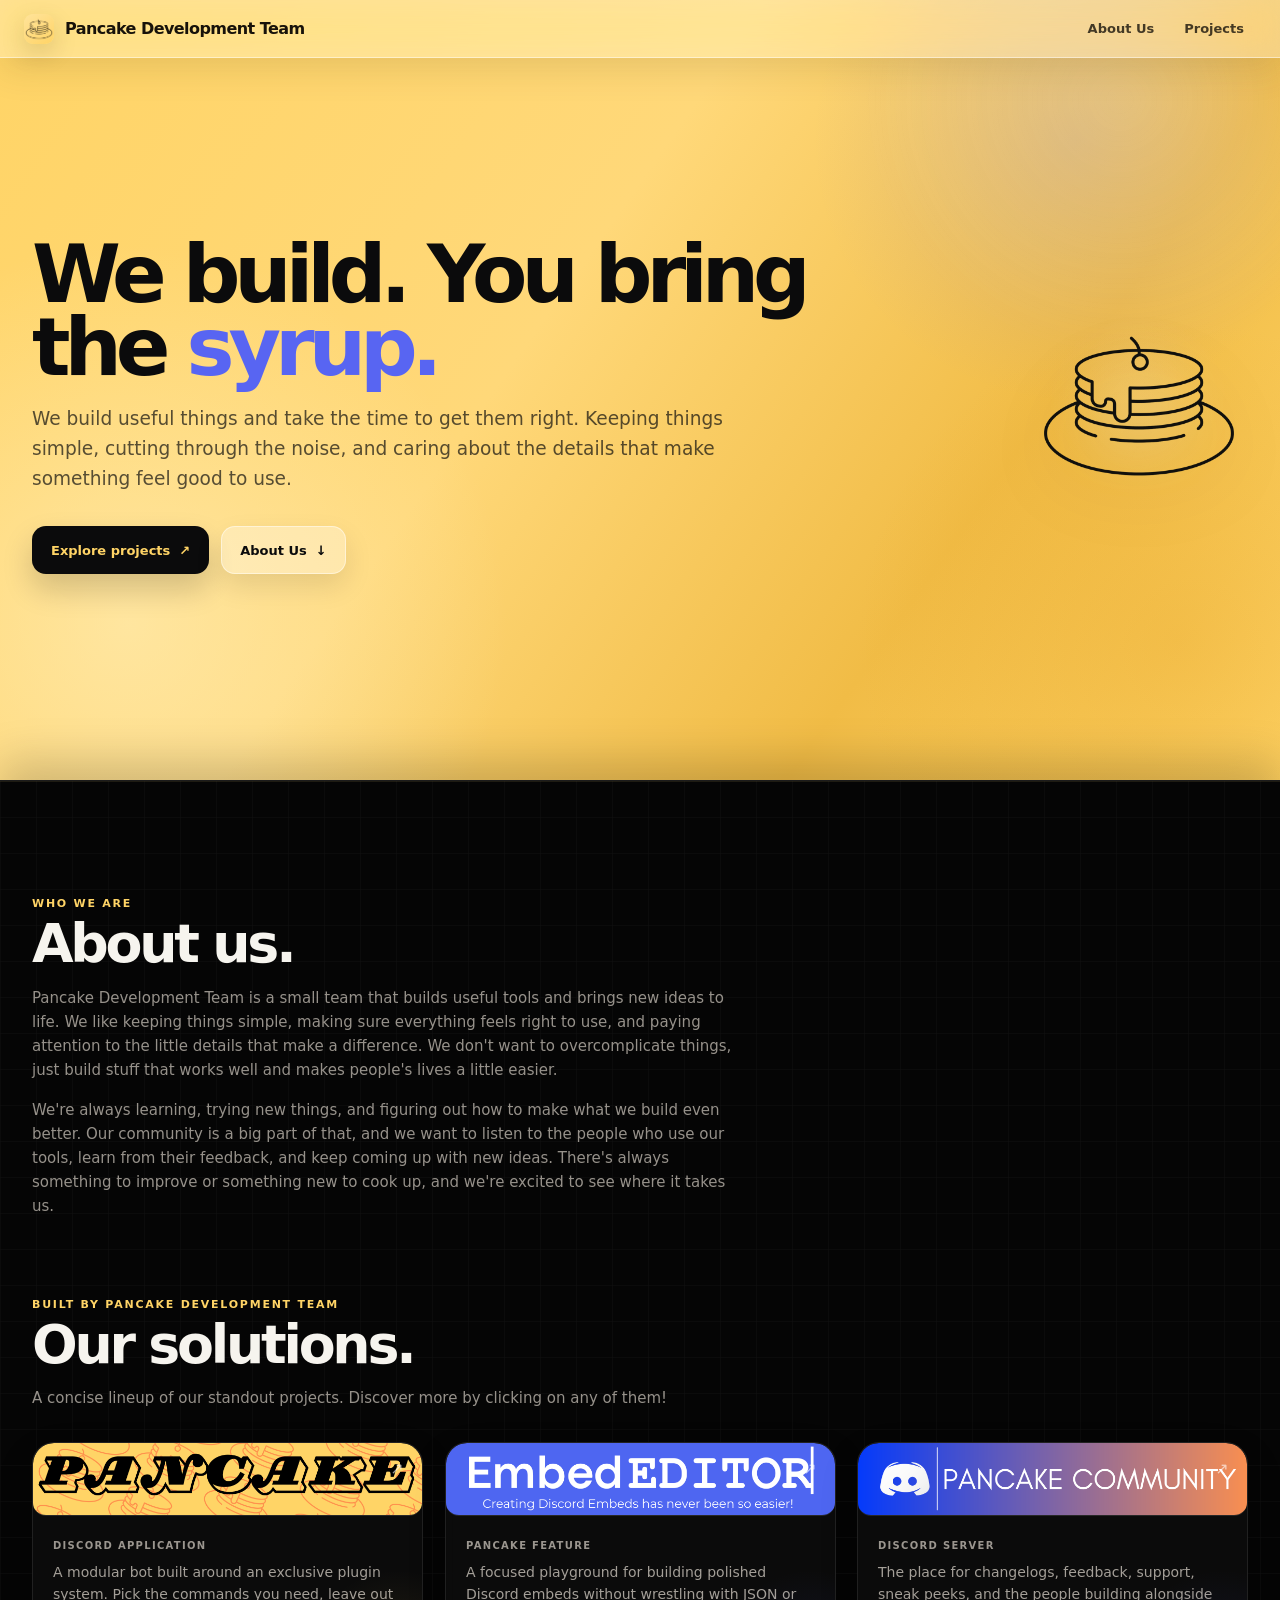
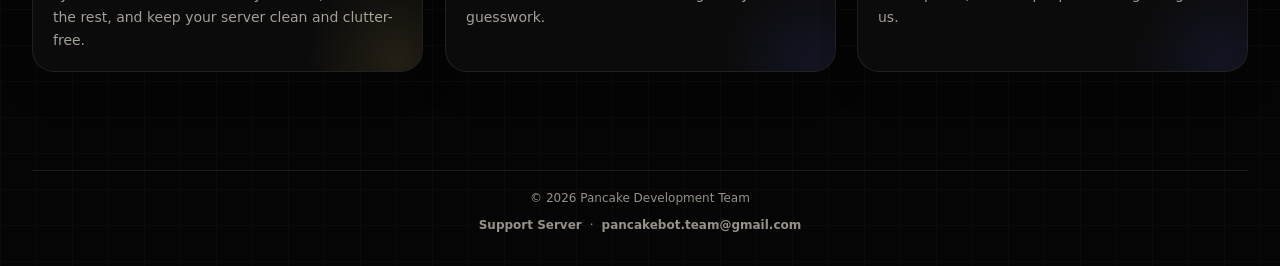
==== index.html @ af525d18 "pdt-1.0.8" ====
<!-- index.html -->

<!doctype html>
<html lang="en">
<head>
  <meta charset="utf-8" />
  <meta name="viewport" content="width=device-width, initial-scale=1" />
  <meta name="theme-color" content="#ffd466" />
  <link rel="icon" type="image/png" href="assets/favicon.png" />
  <link rel="alternate icon" href="assets/favicon.png" />
  <title>Pancake Development Team</title>
  <link rel="stylesheet" href="css/style.css" />
  <style>
    #about-us.section {
      padding-bottom: 24px;
    }

    #projects.section {
      padding-top: 24px;
    }

    .products .product-card {
      color: inherit;
      text-decoration: none;
    }

    .products .product-card:focus-visible {
      outline: 3px solid var(--gold);
      outline-offset: 4px;
    }
  </style>
</head>
<body>
  <main class="app-root" id="top">
    <div class="glow a"></div>
    <div class="glow b"></div>

    <div class="shell">
      <nav class="site-nav" aria-label="Primary navigation">
        <a class="brand" href="#top" aria-label="Pancake Development Team home">
          <span class="brand-mark" aria-hidden="true">
            <img src="assets/pancake_team_icon_01.png" alt="" />
          </span>
          <span class="brand-name">Pancake Development Team</span>
        </a>
        <div class="nav-links">
          <a href="#about-us">About Us</a>
          <a href="#projects">Projects</a>
        </div>
      </nav>

      <section class="hero" aria-labelledby="hero-title">
        <div class="hero-grid">
          <div>
            <h1 id="hero-title">We build. You bring the <span style="color:var(--discord)">syrup.</span></h1>
            <p class="hero-copy">We build useful things and take the time to get them right. Keeping things simple, cutting through the noise, and caring about the details that make something feel good to use.</p>
            <div class="hero-actions">
              <a class="btn btn-primary" href="#projects">Explore projects <span aria-hidden="true">↗</span></a>
              <a
                class="btn btn-secondary"
                href="#about-us"
                style="
                  color: var(--ink);
                  background: rgba(255, 255, 255, .30);
                  border-color: rgba(255, 255, 255, .48);
                  backdrop-filter: blur(16px) saturate(120%);
                  -webkit-backdrop-filter: blur(16px) saturate(120%);
                  box-shadow: 0 12px 28px rgba(0, 0, 0, .10);
                "
              >
                About Us <span aria-hidden="true">↓</span>
              </a>
            </div>
          </div>
          <div class="hero-icon" aria-label="Pancake Development Team icon">
            <img src="assets/pancake_team_hero_icon_01.png" alt="Pancake Development Team icon" />
          </div>
        </div>
      </section>
    </div>

    <div class="blueprint-zone" data-nav-theme="dark">
      <div class="shell">
        <section class="section" id="about-us" aria-labelledby="about-title">
          <div class="section-head">
            <div>
              <div class="kicker">Who we are</div>
              <h2 id="about-title">About us.</h2>
              <p class="section-intro">Pancake Development Team is a small team that builds useful tools and brings new ideas to life. We like keeping things simple, making sure everything feels right to use, and paying attention to the little details that make a difference. We don't want to overcomplicate things, just build stuff that works well and makes people's lives a little easier.</p>
              <p class="section-intro">We're always learning, trying new things, and figuring out how to make what we build even better. Our community is a big part of that, and we want to listen to the people who use our tools, learn from their feedback, and keep coming up with new ideas. There's always something to improve or something new to cook up, and we're excited to see where it takes us. </p>
            </div>
          </div>
        </section>

        <section class="section" id="projects" aria-labelledby="projects-title">
          <div class="section-head">
            <div>
              <div class="kicker">Built by Pancake Development Team</div>
              <h2 id="projects-title">Our solutions.</h2>
              <p class="section-intro">A concise lineup of our standout projects. Discover more by clicking on any of them!</p>
            </div>
          </div>

          <div class="products">
            <a class="product-card" style="--accent:#ffd466;--accent-secondary:#ff914d" href="pancake" data-product="Pancake Bot" aria-label="Pancake Bot">
              <div class="product-arrow" aria-hidden="true">↗</div>
              <div class="product-poster">
                <img src="assets/pancakebot_card_01.png" alt="Pancake Bot card preview" loading="lazy" decoding="async" onerror="this.hidden=true" />
                <span class="product-poster-fallback">Pancake Bot · card visual</span>
              </div>
              <span class="product-tag">Discord Application</span>
              <p>A modular bot built around an exclusive plugin system. Pick the commands you need, leave out the rest, and keep your server clean and clutter-free.</p>
            </a>

            <a class="product-card" style="--accent:#5865f2;--accent-secondary:#7289da" href="https://github.com/SuitedxD/pancake-embed-editor" target="_blank" rel="noopener noreferrer" data-product="Pancake Embed Editor" aria-label="Pancake Embed Editor">
              <div class="product-arrow" aria-hidden="true">↗</div>
              <div class="product-poster">
                <img src="assets/embededitor_card_01.png" alt="Pancake Embed Editor card preview" loading="lazy" decoding="async" onerror="this.hidden=true" />
                <span class="product-poster-fallback">Embed Editor · card visual</span>
              </div>
              <span class="product-tag">Pancake Feature</span>
              <p>A focused playground for building polished Discord embeds without wrestling with JSON or guesswork.</p>
            </a>

            <a class="product-card" style="--accent:#5865f2;--accent-secondary:#99aab5" href="https://discord.gg/SgXdeVaxuh" target="_blank" rel="noopener noreferrer" data-product="Discord Community Server" aria-label="Discord Community Server">
              <div class="product-arrow" aria-hidden="true">↗</div>
              <div class="product-poster">
                <img src="assets/discordserver_card_01.png" alt="Discord Community Server card preview" loading="lazy" decoding="async" onerror="this.hidden=true" />
                <span class="product-poster-fallback">Discord Server · card visual</span>
              </div>
              <span class="product-tag">Discord Server</span>
              <p>The place for changelogs, feedback, support, sneak peeks, and the people building alongside us.</p>
            </a>
          </div>
        </section>

        <footer aria-label="Pancake Development Team footer">
          <div class="footer-line">
            <span>© <span id="year"></span> Pancake Development Team</span>
            <div class="footer-contact" aria-label="Contact">
              <a href="https://discord.gg/V2psxDQdhZ" target="_blank" rel="noopener noreferrer" aria-label="Support Server">Support Server</a>
              <span aria-hidden="true">·</span>
              <a href="mailto:pancakebot.team@gmail.com" target="_blank" rel="noopener noreferrer">pancakebot.team@gmail.com</a>
            </div>
          </div>
        </footer>
      </div>
    </div>
  </main>

  <script src="js/main.js"></script>
</body>
</html>
---- css/style.css ----
/* css/style.css */

:root {
  color-scheme: dark;
  --gold: #ffd466;
  --gold-strong: #ffca41;
  --discord: #5865f2;
  --discord-soft: #8b93ff;
  --ink: #0b0b0c;
  --dark: #050505;
  --dark-2: #0a0a0b;
  --text: #f6f4ee;
  --muted: #96918a;
  --muted-light: #bdb8b0;
  --line: rgba(255, 255, 255, .09);
  --line-strong: rgba(255, 255, 255, .14);
  --glass-light: rgba(255, 255, 255, .30);
  --glass-border: rgba(255, 255, 255, .48);
  --shell: 1440px;
  --radius-xl: 30px;
  --radius-lg: 22px;
  --radius-md: 16px;
  --shadow: 0 26px 70px rgba(0, 0, 0, .25);
}

* { box-sizing: border-box; }
html {
  scroll-behavior: smooth;
  scroll-padding-top: 90px;
}
body {
  margin: 0;
  min-width: 320px;
  overflow-x: hidden;
  background: var(--dark);
  color: var(--text);
  font-family: Inter, ui-sans-serif, system-ui, -apple-system, BlinkMacSystemFont, "Segoe UI", sans-serif;
  -webkit-font-smoothing: antialiased;
  text-rendering: optimizeLegibility;
}

img { max-width: 100%; }
a, button { -webkit-tap-highlight-color: transparent; }

.app-root {
  position: relative;
  min-height: 100vh;
  overflow: hidden;
  background: var(--gold);
  border-radius: 0;
}

.shell {
  position: relative;
  width: min(var(--shell), calc(100% - 64px));
  margin: 0 auto;
}

.site-nav {
  position: fixed;
  inset: 0 0 auto;
  z-index: 50;
  display: flex;
  align-items: center;
  justify-content: space-between;
  min-height: 58px;
  padding: 10px max(24px, calc((100vw - var(--shell)) / 2));
  background: var(--glass-light);
  border-bottom: 1px solid var(--glass-border);
  box-shadow: 0 12px 34px rgba(77, 58, 16, .13);
  backdrop-filter: blur(16px) saturate(120%);
  -webkit-backdrop-filter: blur(16px) saturate(120%);
  transform: translate3d(0, 0, 0);
  transition: transform .42s cubic-bezier(.22, .7, .22, 1), opacity .28s ease, background .28s ease, color .28s ease;
  will-change: transform;
}

.site-nav.nav-hidden {
  transform: translate3d(0, -115%, 0);
  opacity: 0;
  pointer-events: none;
}

.site-nav.nav-on-dark {
  background: rgba(255, 255, 255, .09);
  border-bottom-color: rgba(255, 255, 255, .12);
  box-shadow: 0 12px 34px rgba(0, 0, 0, .22);
}

.brand {
  display: inline-flex;
  align-items: center;
  gap: 11px;
  min-width: 0;
  color: #17120a;
  text-decoration: none;
  font-weight: 850;
  letter-spacing: -.035em;
}

.brand-name {
  color: #17120a;
  white-space: nowrap;
}

.site-nav.nav-on-dark .brand,
.site-nav.nav-on-dark .brand-name { color: #fff; }

.brand-mark {
  width: 30px;
  height: 30px;
  flex: 0 0 30px;
  display: grid;
  place-items: center;
  overflow: hidden;
  border-radius: 9px;
  background: linear-gradient(145deg, #ffe39a, var(--gold));
  box-shadow: 0 9px 24px rgba(47, 33, 7, .15);
}

.brand-mark img {
  width: 100%;
  height: 100%;
  display: block;
  object-fit: contain;
}

.nav-links { display: flex; gap: 6px; }
.nav-links a {
  color: rgba(23, 18, 10, .80);
  text-decoration: none;
  font-size: 13px;
  font-weight: 750;
  padding: 10px 12px;
  border-radius: 12px;
  transition: color .2s ease, background .2s ease, transform .2s ease;
}

.site-nav.nav-on-dark .nav-links a { color: rgba(255, 255, 255, .84); }
.nav-links a:hover {
  color: #11100d;
  background: rgba(255, 255, 255, .34);
  transform: translateY(-1px);
}
.site-nav.nav-on-dark .nav-links a:hover {
  color: #fff;
  background: rgba(255,255,255,.10);
}

.hero {
  position: relative;
  isolation: isolate;
  width: 100vw;
  margin-left: calc(50% - 50vw);
  min-height: min(780px, 88vh);
  display: grid;
  align-items: center;
  overflow: hidden;
  padding: 148px 0 116px;
  background:
    radial-gradient(circle at 84% 18%, rgba(88,101,242,.17), transparent 21%),
    radial-gradient(circle at 10% 80%, rgba(255,247,211,.45), transparent 29%),
    radial-gradient(circle at 92% 82%, rgba(219,143,13,.22), transparent 24%),
    linear-gradient(125deg, #ffd466 0%, #ffd879 42%, #f1bc46 73%, #ffd466 100%);
}

.hero::before {
  content: "";
  position: absolute;
  width: 560px;
  height: 560px;
  top: -180px;
  right: -120px;
  border-radius: 50%;
  background: radial-gradient(circle, rgba(255,255,255,.20), transparent 65%);
  filter: blur(10px);
  opacity: .75;
  pointer-events: none;
  z-index: -1;
  animation: heroHalo 14s ease-in-out infinite alternate;
}

.hero-grid {
  width: min(var(--shell), calc(100% - 64px));
  margin: 0 auto;
  display: grid;
  grid-template-columns: minmax(0, 1.08fr) minmax(250px, .42fr);
  gap: clamp(46px, 7vw, 120px);
  align-items: center;
}

.hero-grid > div:first-child { animation: contentReveal .78s cubic-bezier(.2,.75,.25,1) .06s both; }

h1 {
  margin: 0 0 20px;
  max-width: 1040px;
  font-size: clamp(56px, 6.3vw, 112px);
  line-height: .91;
  letter-spacing: -.075em;
  color: var(--ink);
}

.hero-copy {
  max-width: 760px;
  margin: 0;
  font-size: clamp(17px, 1.45vw, 21px);
  line-height: 1.62;
  color: rgba(11, 11, 12, .69);
}

.hero-actions { display: flex; gap: 12px; flex-wrap: wrap; margin-top: 32px; }
.btn {
  display: inline-flex;
  align-items: center;
  justify-content: center;
  gap: 9px;
  min-height: 48px;
  padding: 0 18px;
  border-radius: 14px;
  border: 1px solid transparent;
  font-size: 13px;
  font-weight: 850;
  text-decoration: none;
  cursor: pointer;
  transition: transform .22s ease, box-shadow .22s ease, border-color .22s ease, background .22s ease;
}
.btn:hover { transform: translateY(-2px); }
.btn-primary {
  color: var(--gold);
  background: var(--ink);
  box-shadow: 0 15px 30px rgba(11,11,12,.18);
}
.btn-primary:hover { box-shadow: 0 19px 38px rgba(11,11,12,.24); }

.hero-icon {
  position: relative;
  justify-self: end;
  width: clamp(150px, 17vw, 270px);
  display: grid;
  place-items: center;
  animation: iconReveal .88s cubic-bezier(.2,.75,.25,1) .16s both;
}

.hero-icon::before {
  content: "";
  position: absolute;
  inset: 8%;
  border-radius: 50%;
  background: radial-gradient(circle, rgba(255,255,255,.34), transparent 62%);
  filter: blur(18px);
  opacity: .62;
  z-index: -1;
  animation: iconHalo 6.5s ease-in-out infinite;
}

.hero-icon img {
  display: block;
  width: 100%;
  height: auto;
  aspect-ratio: 1;
  object-fit: contain;
  filter: drop-shadow(0 24px 36px rgba(39,29,8,.16));
  animation: iconFloat 7s ease-in-out infinite;
  will-change: transform;
}

.blueprint-zone {
  position: relative;
  isolation: isolate;
  overflow: hidden;
  background: var(--dark);
  color: var(--text);
  border-top: 1px solid rgba(255,255,255,.09);
  box-shadow: 0 -18px 42px rgba(0,0,0,.18), inset 0 1px 0 rgba(255,212,102,.08);
}

.blueprint-zone::after {
  content: "";
  position: absolute;
  inset: 0;
  pointer-events: none;
  z-index: 0;
  opacity: .055;
  background-image:
    linear-gradient(rgba(255,255,255,.42) 1px, transparent 1px),
    linear-gradient(90deg, rgba(255,255,255,.42) 1px, transparent 1px);
  background-size: 36px 36px;
}

.blueprint-zone .shell,
.blueprint-zone section,
.blueprint-zone footer { position: relative; z-index: 1; }

.section { padding: 116px 0 98px; }
.section-head { display: block; margin-bottom: 32px; }
.kicker {
  color: var(--gold);
  font-size: 11px;
  font-weight: 900;
  text-transform: uppercase;
  letter-spacing: .16em;
}
h2 {
  margin: 8px 0 0;
  font-size: clamp(38px, 4.2vw, 64px);
  line-height: .96;
  letter-spacing: -.06em;
}
.section-intro {
  max-width: 700px;
  margin: 16px 0 0;
  color: var(--muted);
  line-height: 1.6;
  font-size: 15px;
}

.products {
  display: grid;
  grid-template-columns: repeat(3, minmax(0, 1fr));
  gap: 22px;
}

.product-card {
  position: relative;
  display: flex;
  flex-direction: column;
  min-width: 0;
  min-height: 0;
  padding: 20px;
  height: auto;
  overflow: hidden;
  border-radius: var(--radius-lg);
  border: 1px solid var(--line);
  background: rgba(15,15,15,.72);
  box-shadow: 0 16px 40px rgba(0,0,0,.12);
  backdrop-filter: blur(10px);
  -webkit-backdrop-filter: blur(10px);
  cursor: pointer;
  contain: layout paint;
  transition: transform .28s ease, border-color .28s ease, box-shadow .28s ease, background .28s ease;
}

.product-card::after {
  content: "";
  position: absolute;
  right: -70px;
  bottom: -85px;
  width: 190px;
  height: 190px;
  border-radius: 50%;
  background: radial-gradient(circle, var(--accent), transparent 68%);
  opacity: .10;
  transition: transform .42s ease, opacity .42s ease;
  pointer-events: none;
}

.product-card:hover {
  transform: translateY(-6px);
  border-color: rgba(255,255,255,.16);
  box-shadow: 0 24px 52px rgba(0,0,0,.20);
}
.product-card:hover::after { transform: scale(1.15); opacity: .17; }
.product-card.active { border-color: rgba(255,212,102,.42); }

.product-poster {
  position: relative;
  width: calc(100% + 40px);
  margin: -20px -20px 24px;
  overflow: hidden;
  border-bottom: 1px solid rgba(255,255,255,.09);
  border-radius: 21px 21px 13px 13px;
  background: rgba(255,255,255,.035);
  aspect-ratio: 3000 / 560;
}

.product-poster img {
  display: block;
  width: 100%;
  height: 100%;
  object-fit: cover;
  object-position: center;
}

.product-poster-fallback {
  display: none;
  align-items: center;
  justify-content: center;
  width: 100%;
  height: 100%;
  padding: 16px;
  color: var(--muted);
  font-size: 11px;
  font-weight: 850;
  letter-spacing: .10em;
  text-align: center;
  text-transform: uppercase;
}
.product-poster img[hidden] + .product-poster-fallback { display: flex; }

.product-tag {
  display: inline-block;
  margin-bottom: 10px;
  color: #9b968f;
  font-size: 10px;
  font-weight: 900;
  text-transform: uppercase;
  letter-spacing: .13em;
}

.product-card p {
  margin: 0;
  max-width: 520px;
  color: #a49f98;
  font-size: 14px;
  line-height: 1.62;
}

.product-arrow {
  position: absolute;
  top: 16px;
  right: 18px;
  z-index: 2;
  color: rgba(255,255,255,.60);
  transition: transform .25s ease, color .25s ease;
}
.product-card:hover .product-arrow { transform: translate(3px,-3px); color: #fff; }

footer { padding: 0 0 34px; }
.footer-line {
  display: grid;
  justify-items: center;
  gap: 13px;
  padding-top: 20px;
  border-top: 1px solid var(--line);
  color: var(--muted);
  font-size: 12px;
  text-align: center;
}
.footer-contact {
  display: flex;
  align-items: center;
  justify-content: center;
  gap: 8px;
  flex-wrap: wrap;
}
.footer-contact a {
  color: var(--muted);
  text-decoration: none;
  font-weight: 750;
  transition: color .22s ease;
}
.footer-contact a:hover { color: var(--gold); }

@keyframes heroHalo {
  from { transform: translate3d(-2%, 0, 0) scale(.98); }
  to { transform: translate3d(3%, 4%, 0) scale(1.04); }
}
@keyframes navReveal {
  from { opacity: 0; transform: translateY(-10px); }
  to { opacity: 1; transform: translateY(0); }
}
@keyframes contentReveal {
  from { opacity: 0; transform: translateY(18px); }
  to { opacity: 1; transform: translateY(0); }
}
@keyframes iconReveal {
  from { opacity: 0; transform: translateX(18px) scale(.96); }
  to { opacity: 1; transform: translateX(0) scale(1); }
}
@keyframes iconFloat {
  0%, 100% { transform: translateY(0) rotate(0deg); }
  50% { transform: translateY(-8px) rotate(1deg); }
}
@keyframes iconHalo {
  0%, 100% { transform: scale(.92); opacity: .45; }
  50% { transform: scale(1.08); opacity: .72; }
}

@media (max-width: 1200px) {
  .shell { width: min(1240px, calc(100% - 48px)); }
  .site-nav { padding-left: max(24px, calc((100vw - 1240px) / 2)); padding-right: max(24px, calc((100vw - 1240px) / 2)); }
  .hero-grid { width: min(1240px, calc(100% - 48px)); gap: 56px; }
  h1 { font-size: clamp(54px, 6.4vw, 92px); }
}

@media (max-width: 960px) {
  .hero { min-height: auto; padding: 132px 0 88px; }
  .hero-grid { grid-template-columns: minmax(0, 1fr) 170px; gap: 28px; }
  .hero-icon { justify-self: end; width: 170px; }
  .products { grid-template-columns: 1fr; gap: 18px; }
  .product-card { min-height: 0; }
  .section { padding-top: 102px; }
}

@media (max-width: 680px) {
  html { scroll-padding-top: 72px; }
  .shell { width: calc(100% - 30px); }
  .site-nav { min-height: 54px; padding: 9px 15px; gap: 8px; }
  .brand { flex: 0 1 auto; max-width: 58%; gap: 9px; font-size: 14px; }
  .brand-mark { width: 28px; height: 28px; flex: 0 0 28px; }
  .brand-name {
    max-width: clamp(72px, calc(100vw - 230px), 205px);
    overflow: hidden;
    text-overflow: ellipsis;
    white-space: nowrap;
  }
  .nav-links { flex: 0 0 auto; gap: 6px; }
  .nav-links a { padding: 9px 10px; font-size: 12px; white-space: nowrap; }
  .hero { padding-top: 110px; padding-bottom: 74px; }
  .hero-grid { grid-template-columns: minmax(0, 1fr) 92px; gap: 14px; width: calc(100% - 30px); }
  .hero-icon { width: 92px; }
  h1 { font-size: clamp(42px, 13vw, 68px); letter-spacing: -.07em; }
  .hero-copy { font-size: 15px; line-height: 1.56; }
  .hero-actions { margin-top: 25px; }
  .btn { width: 100%; }
  .blueprint-zone { box-shadow: 0 -12px 28px rgba(0,0,0,.18), inset 0 1px 0 rgba(255,212,102,.08); }
  .section { padding: 88px 0 72px; }
  h2 { font-size: clamp(34px, 10vw, 54px); }
  .section-intro { font-size: 14px; }
  .product-card { padding: 18px; }
  .product-poster { width: calc(100% + 36px); margin: -18px -18px 22px; border-radius: 17px 17px 12px 12px; }
}

@media (max-width: 480px) {
  .hero-grid { width: calc(100% - 24px); grid-template-columns: minmax(0, 1fr) 70px; gap: 10px; }
  .hero-icon { width: 70px; }
  .hero-copy { max-width: 100%; }
  .product-poster { margin-bottom: 20px; }
}

@media (prefers-reduced-motion: reduce) {
  html { scroll-behavior: auto; }
  *, *::before, *::after {
    animation-duration: .01ms !important;
    animation-iteration-count: 1 !important;
    transition-duration: .01ms !important;
  }
}

@font-face {
      font-family: "Magnifico";
      src: url("../assets/fonts/magnifico_nighttime_regular.otf") format("opentype");
      font-style: normal;
      font-weight: 400;
      font-display: swap;
    }

    .pancake-page {
      position: relative;
      min-height: 100vh;
      overflow: hidden;
      background: var(--dark);
    }

    .pancake-hero {
      position: relative;
      isolation: isolate;
      width: 100vw;
      min-height: max(720px, 100svh);
      margin-left: calc(50% - 50vw);
      display: grid;
      place-items: center;
      overflow: hidden;
      padding: 130px 24px 110px;
    }

    .pancake-video {
      position: absolute;
      inset: 0;

      width: 100%;
      height: 100%;
      min-width: 100%;
      min-height: 100%;

      object-fit: cover;
      object-position: center center;

      transform: scale(1.015);
      transform-origin: center center;

      z-index: -3;
      background: var(--dark);
    }

    .pancake-hero::before {
      content: "";
      position: absolute;
      inset: 0;
      z-index: -2;
      pointer-events: none;

      background:
        radial-gradient(
          circle at 50% 44%,
          rgba(255, 255, 255, .28) 0%,
          rgba(255, 255, 255, .17) 27%,
          rgba(255, 255, 255, .08) 58%,
          rgba(255, 255, 255, .04) 100%
        );

      backdrop-filter:
        blur(5px)
        saturate(125%)
        brightness(1.08);

      -webkit-backdrop-filter:
        blur(5px)
        saturate(125%)
        brightness(1.08);
    }

    .pancake-hero::after {
      content: "";
      position: absolute;
      inset: 0;
      z-index: -1;
      pointer-events: none;

      background:
        linear-gradient(
          180deg,
          rgba(255, 255, 255, .08) 0%,
          rgba(255, 255, 255, .025) 36%,
          rgba(0, 0, 0, .13) 100%
        );
    }

    .pancake-content {
      width: min(1180px, calc(100% - 48px));

      display: flex;
      flex-direction: column;
      align-items: center;
      justify-content: center;

      text-align: center;
    }

    .pancake-title {
      margin: 0;

      color: #000;
      font-family: "Magnifico", cursive;

      font-size: clamp(58px, 8vw, 108px);
      line-height: .92;

      font-weight: 400;
      letter-spacing: 0;

      text-transform: uppercase;
      text-align: center;

      text-shadow: none;
    }

    .pancake-subtitle {
      max-width: 680px;
      margin: 18px 0 0;

      color: #0b0b0c;
      opacity: 1;

      font-size: clamp(16px, 1.35vw, 20px);
      line-height: 1.45;

      font-weight: 750;
      letter-spacing: -.02em;
      text-align: center;
    }

    .pancake-actions {
      display: flex;
      flex-direction: column;
      align-items: center;

      gap: 12px;
      margin-top: 34px;
    }

    .pancake-actions .btn {
      width: auto;
    }

    .pancake-actions .btn-primary {
      color: var(--gold);
      background: var(--ink);
      border-color: transparent;

      box-shadow:
        0 15px 30px rgba(11, 11, 12, .18),
        0 6px 14px rgba(11, 11, 12, .10);
    }

    .pancake-actions .btn-secondary {
      color: var(--ink);
      background: rgba(255, 255, 255, .38);

      border-color: rgba(255, 255, 255, .56);

      backdrop-filter: blur(16px) saturate(120%);
      -webkit-backdrop-filter: blur(16px) saturate(120%);

      box-shadow: 0 12px 28px rgba(0, 0, 0, .10);
    }

    .pancake-actions .btn-secondary:hover {
      background: rgba(255, 255, 255, .50);
      border-color: rgba(255, 255, 255, .70);
    }

    .pancake-more {
      position: absolute;
      left: 50%;
      bottom: 38px;

      transform: translateX(-50%);

      color: rgba(255, 255, 255, .86);

      font-size: 11px;
      font-weight: 850;
      letter-spacing: .15em;

      text-transform: uppercase;
      text-decoration: none;

      transition:
        color .2s ease,
        transform .2s ease;

      white-space: nowrap;
    }

    .pancake-more:hover {
      color: #fff;
      transform: translateX(-50%) translateY(-2px);
    }

    .pancake-blueprint {
      position: relative;
      isolation: isolate;

      overflow: hidden;

      min-height: auto;
      padding: 92px 0 120px;

      background: var(--dark);
      color: var(--text);

      border-top: 0;
      box-shadow: none;
    }

    .pancake-blueprint::after {
      content: "";

      position: absolute;
      inset: 0;

      z-index: 0;
      pointer-events: none;

      opacity: .045;

      background-image:
        linear-gradient(
          rgba(255,255,255,.42) 1px,
          transparent 1px
        ),
        linear-gradient(
          90deg,
          rgba(255,255,255,.42) 1px,
          transparent 1px
        );

      background-size: 36px 36px;
    }

    .pancake-blueprint .shell {
      position: relative;
      z-index: 1;
    }

    .pancake-blueprint-content {
      width: min(1180px, calc(100% - 48px));

      margin: 0 auto;
    }

    .pancake-teaser {
      width: min(980px, 100%);

      margin: 0 auto;

      text-align: center;
    }

    .pancake-blueprint .kicker {
      color: var(--gold);
    }

    .pancake-teaser h3 {
      margin: 9px 0 0;

      font-size: clamp(32px, 4.3vw, 50px);
      line-height: .98;

      letter-spacing: -.055em;
    }

    .pancake-teaser > p {
      max-width: 680px;

      margin: 18px auto 0;

      color: var(--muted);

      line-height: 1.65;
      font-size: 15px;
    }

    .pancake-video-embed {
      position: relative;

      width: min(900px, 100%);

      aspect-ratio: 16 / 9;

      margin: 34px auto 0;

      overflow: hidden;
      box-sizing: border-box;

      border-radius: 24px;
      border: 1px solid rgba(255, 255, 255, .10);

      background: #000;

      box-shadow:
        0 28px 70px rgba(0, 0, 0, .30),
        0 10px 26px rgba(0, 0, 0, .16);
    }

    .pancake-video-embed iframe {
      position: absolute;
      inset: 0;

      display: block;

      width: 100%;
      height: 100%;

      border: 0;
    }

    .pancake-showcase {
      display: grid;

      grid-template-columns:
        minmax(0, 1fr)
        minmax(0, 1fr);

      align-items: center;

      gap: clamp(42px, 7vw, 110px);

      margin-top: clamp(110px, 12vw, 170px);
    }

    .pancake-showcase.reverse .pancake-showcase-visual {
      order: 2;
    }

    .pancake-showcase.reverse .pancake-showcase-copy {
      order: 1;
    }

    .pancake-showcase-copy {
      max-width: 550px;
    }

    .pancake-showcase-copy .kicker {
      margin-bottom: 10px;

      font-size: 11px;
      font-weight: 850;
      letter-spacing: .16em;

      text-transform: uppercase;
    }

    .pancake-showcase-copy h4 {
      margin: 0;

      font-size: clamp(34px, 4.6vw, 58px);
      line-height: .95;

      letter-spacing: -.06em;
    }

    .pancake-showcase-copy p {
      max-width: 520px;

      margin: 22px 0 0;

      color: var(--muted);

      font-size: 16px;
      line-height: 1.75;
    }

    .pancake-showcase-copy strong {
      color: var(--text);
      font-weight: 750;
    }

    .pancake-showcase-visual {
      position: relative;

      display: flex;
      align-items: center;
      justify-content: center;

      min-height: 430px;

      padding: 0;

      border-radius: 32px;
      overflow: hidden;

      background:
        radial-gradient(
          circle at 50% 35%,
          rgba(255, 212, 102, .12),
          rgba(255, 212, 102, 0) 55%
        ),
        rgba(255, 255, 255, .025);

      border: 1px solid rgba(255, 255, 255, .08);

      box-shadow:
        inset 0 1px 0 rgba(255, 255, 255, .05),
        0 24px 60px rgba(0, 0, 0, .16);
    }

    .pancake-showcase-visual::before {
      content: "";

      position: absolute;
      inset: 0;

      pointer-events: none;
      z-index: 1;

      background:
        linear-gradient(
          135deg,
          rgba(255, 255, 255, .08),
          transparent 35%,
          transparent 70%,
          rgba(255, 212, 102, .05)
        );
    }

    .pancake-feature-image {
      position: relative;
      z-index: 2;

      display: block;

      max-width: 100%;
      height: auto;

      border-radius: 22px;

      object-fit: contain;

      box-shadow:
        0 28px 55px rgba(0, 0, 0, .20),
        0 0 0 1px rgba(255,255,255,.05);
    }

    .pancake-feature-image--square {
      width: min(430px, 86%);
      aspect-ratio: 1 / 1;

      object-fit: cover;
    }

    .pancake-showcase.github-showcase {
      display: flex;
      flex-direction: column;

      width: min(1040px, 100%);

      margin-left: auto;
      margin-right: auto;

      gap: 42px;

      text-align: center;
    }

    .pancake-showcase.github-showcase
    .pancake-showcase-copy {
      width: min(760px, 100%);
      max-width: 760px;

      margin-left: auto;
      margin-right: auto;
    }

    .pancake-showcase.github-showcase
    .pancake-showcase-copy p {
      margin-left: auto;
      margin-right: auto;
    }

    .pancake-showcase.github-showcase
    .pancake-showcase-visual {
      width: min(920px, 100%);

      min-height: 0;

      margin-left: auto;
      margin-right: auto;

      aspect-ratio: 3000 / 1250;
    }

    .pancake-feature-image--github {
      width: 100%;
      height: 100%;

      border-radius: 22px;

      object-fit: cover;
    }

    .github-actions {
      display: flex;
      justify-content: center;

      margin-top: 28px;
    }

    .discord-join-actions {
      display: flex;
      justify-content: center;
      margin-top: -14px;
    }

    .pancake-documentation {
      position: relative;
      isolation: isolate;
      display: flex;
      align-items: center;
      justify-content: space-between;
      gap: 28px;
      width: min(900px, 100%);
      margin: clamp(42px, 6vw, 76px) auto 0;
      padding: clamp(24px, 4vw, 38px);
      overflow: hidden;
      border: 1px solid rgba(255, 255, 255, .09);
      border-radius: 28px;
      background:
        radial-gradient(circle at 8% 0%, rgba(255, 212, 102, .13), transparent 42%),
        linear-gradient(145deg, rgba(255, 255, 255, .065), rgba(255, 255, 255, .018));
      box-shadow: 0 24px 55px rgba(0, 0, 0, .16), inset 0 1px 0 rgba(255, 255, 255, .05);
    }

    .pancake-documentation-copy {
      min-width: 0;
    }

    .pancake-documentation .kicker {
      margin-bottom: 10px;
      font-size: 10px;
      font-weight: 850;
      letter-spacing: .16em;
      text-transform: uppercase;
    }

    .pancake-documentation h4 {
      margin: 0;
      color: var(--text);
      font-size: clamp(23px, 3vw, 34px);
      line-height: 1.08;
      letter-spacing: -.045em;
    }

    .pancake-documentation p {
      max-width: 540px;
      margin: 12px 0 0;
      color: var(--muted);
      font-size: 14px;
      line-height: 1.65;
    }

    .pancake-documentation-button {
      flex: 0 0 auto;
      white-space: nowrap;
    }

    .pancake-final-cta {
      position: relative;
      isolation: isolate;
      display: flex;
      flex-direction: column;
      align-items: center;
      width: min(1040px, 100%);
      margin: clamp(100px, 12vw, 160px) auto 8px;
      padding: clamp(44px, 7vw, 82px) clamp(22px, 6vw, 76px);
      overflow: hidden;
      text-align: center;
      border: 1px solid rgba(255, 255, 255, .10);
      border-radius: 34px;
      background:
        radial-gradient(ellipse at 50% -10%, rgba(255, 212, 102, .19), transparent 58%),
        linear-gradient(145deg, rgba(255, 255, 255, .065), rgba(255, 255, 255, .018));
      box-shadow: 0 30px 75px rgba(0, 0, 0, .22), inset 0 1px 0 rgba(255, 255, 255, .06);
    }

    .pancake-final-cta::before {
      content: "";
      position: absolute;
      inset: 0;
      z-index: -1;
      pointer-events: none;
      opacity: .035;
      background-image:
        linear-gradient(rgba(255, 255, 255, .5) 1px, transparent 1px),
        linear-gradient(90deg, rgba(255, 255, 255, .5) 1px, transparent 1px);
      background-size: 34px 34px;
      mask-image: linear-gradient(to bottom, black, transparent 90%);
    }

    .pancake-final-cta .kicker {
      color: var(--gold);
      font-size: 10px;
      font-weight: 850;
      letter-spacing: .19em;
      text-transform: uppercase;
    }

    .pancake-final-cta h2 {
      margin: 16px 0 0;
      color: var(--text);
      font-size: clamp(39px, 6.5vw, 72px);
      line-height: .96;
      letter-spacing: -.065em;
      text-wrap: balance;
    }

    .pancake-final-cta > p {
      max-width: 560px;
      margin: 20px auto 0;
      color: var(--muted);
      font-size: clamp(14px, 1.5vw, 16px);
      line-height: 1.75;
    }

    .pancake-final-cta-actions {
      display: flex;
      justify-content: center;
      width: 100%;
      margin-top: 32px;
    }

    .pancake-final-cta .btn-primary {
      display: inline-flex;
      align-items: center;
      justify-content: center;
      gap: 14px;
      min-width: 260px;
      min-height: 64px;
      padding: 18px 34px;
      border-radius: 16px;
      font-size: 16px;
      font-weight: 850;
      box-shadow: 0 18px 38px rgba(0, 0, 0, .24), 0 0 0 1px rgba(255, 212, 102, .12);
      transition: transform .2s ease, box-shadow .2s ease, background .2s ease;
    }

    .pancake-final-cta .btn-primary:hover {
      transform: translateY(-3px);
      box-shadow: 0 23px 44px rgba(0, 0, 0, .29), 0 0 0 1px rgba(255, 212, 102, .2);
    }

    @media (max-width: 960px) {

      .pancake-showcase {
        grid-template-columns: 1fr;

        gap: 46px;

        margin-top: 100px;
      }

      .pancake-showcase.reverse
      .pancake-showcase-visual,
      .pancake-showcase.reverse
      .pancake-showcase-copy {
        order: initial;
      }

      .pancake-showcase-copy {
        max-width: 720px;

        margin: 0 auto;

        text-align: center;
      }

      .pancake-showcase-copy p {
        margin-left: auto;
        margin-right: auto;
      }

      .pancake-showcase-visual {
        min-height: 390px;
      }

      .pancake-showcase.github-showcase {
        gap: 38px;
      }
    }

    @media (max-width: 680px) {

      .pancake-hero {
        min-height: 100svh;

        padding: 110px 15px 92px;
      }

      .pancake-content {
        width: calc(100% - 12px);
      }

      .pancake-title {
        font-size: clamp(56px, 12vw, 88px);
      }

      .pancake-subtitle {
        max-width: 340px;

        margin-top: 14px;

        font-size: 15px;
        line-height: 1.5;
      }

      .pancake-actions {
        width: min(100%, 360px);

        margin-top: 28px;
      }

      .pancake-actions .btn {
        width: 100%;
      }

      .pancake-more {
        bottom: 26px;

        font-size: 10px;
        letter-spacing: .12em;
      }

      .pancake-blueprint {
        padding: 72px 0 85px;
      }

      .pancake-blueprint-content {
        width: calc(100% - 30px);
      }

      .pancake-teaser h3 {
        font-size: clamp(30px, 9vw, 42px);
      }

      .pancake-teaser > p {
        max-width: 92%;

        font-size: 14px;
      }

      .pancake-video-embed {
        margin-top: 26px;

        border-radius: 18px;
      }

      .pancake-documentation {
        flex-direction: column;
        align-items: stretch;
        gap: 22px;
        margin-top: 44px;
        padding: 25px 22px;
        border-radius: 23px;
      }

      .pancake-documentation h4 {
        font-size: clamp(24px, 7vw, 32px);
      }

      .pancake-documentation p {
        font-size: 13px;
      }

      .pancake-documentation-button {
        width: 100%;
        justify-content: center;
      }

      .pancake-final-cta {
        margin-top: 86px;
        padding: 42px 22px;
        border-radius: 26px;
      }

      .pancake-final-cta h2 {
        font-size: clamp(37px, 10vw, 48px);
      }

      .pancake-final-cta > p {
        font-size: 14px;
      }

      .pancake-final-cta-actions {
        margin-top: 26px;
      }

      .pancake-final-cta .btn-primary {
        width: 100%;
        min-width: 0;
        min-height: 60px;
        padding: 17px 22px;
        font-size: 15px;
      }

      .pancake-showcase {
        margin-top: 84px;

        gap: 34px;
      }

      .pancake-showcase-copy h4 {
        font-size: clamp(34px, 10vw, 48px);
      }

      .pancake-showcase-copy p {
        margin-top: 17px;

        font-size: 14px;
        line-height: 1.7;
      }

      .pancake-showcase-visual {
        min-height: 0;

        padding: 0;

        border-radius: 24px;
      }

      .pancake-feature-image--square {
        width: 86%;

        border-radius: 18px;
      }

      .pancake-showcase.github-showcase {
        width: 100%;

        gap: 30px;
      }

      .pancake-showcase.github-showcase
      .pancake-showcase-visual {
        width: 100%;

        aspect-ratio: 16 / 9;

        border-radius: 24px;
      }

      .pancake-feature-image--github {
        border-radius: 18px;
      }

      .github-actions {
        margin-top: 24px;
      }
    }

    @media (max-width: 420px) {

      .pancake-hero {
        padding-left: 12px;
        padding-right: 12px;
      }

      .pancake-title {
        font-size: 12vw;
      }

      .pancake-blueprint-content {
        width: calc(100% - 22px);
      }

      .pancake-showcase-visual {
        min-height: 0;
      }

      .pancake-feature-image--square {
        width: 90%;
      }

      .pancake-showcase.github-showcase
      .pancake-showcase-visual {
        aspect-ratio: 3000 / 1250;
      }
    }

    @media (min-width: 1600px) {

      .pancake-content {
        width: min(1280px, calc(100% - 100px));
      }

      .pancake-blueprint-content {
        width: min(1280px, calc(100% - 100px));
      }

      .pancake-hero {
        padding-top: 150px;
        padding-bottom: 130px;
      }
    }

    @media (prefers-reduced-motion: reduce) {

      html {
        scroll-behavior: auto;
      }

      .pancake-video {
        display: none;
      }
    }


/* ================================
   PANCAKE — SUBTLE ANIMATIONS
   ================================ */

@media (prefers-reduced-motion: no-preference) {

  /* Smooth navigation */
  html {
    scroll-behavior: smooth;
  }

  /* Hero entrance */
  .pancake-hero .pancake-content {
    animation: pancakeFadeUp 0.75s cubic-bezier(0.22, 1, 0.36, 1) both;
  }

  /* Scroll reveal for page sections */
  .pancake-page .reveal-on-scroll {
    opacity: 0;
    transform: translateY(18px);
    transition:
      opacity 0.65s ease,
      transform 0.65s cubic-bezier(0.22, 1, 0.36, 1);
  }

  .pancake-page .reveal-on-scroll.is-visible {
    opacity: 1;
    transform: translateY(0);
  }

  /* Buttons: subtle lift on hover */
  .pancake-page .btn {
    transition:
      transform 0.22s ease,
      filter 0.22s ease,
      box-shadow 0.22s ease;
  }

  .pancake-page .btn:hover {
    transform: translateY(-2px);
    filter: brightness(1.04);
  }

  .pancake-page .btn:active {
    transform: translateY(0);
  }

  /* Navigation and footer links */
  .pancake-page .footer-contact a {
    transition:
      color 0.2s ease,
      opacity 0.2s ease;
  }

  .pancake-page .footer-contact a:hover {
    opacity: 0.75;
  }

  /* Feature images: minimal zoom */
  .pancake-page .pancake-feature-image {
    transition: transform 0.45s cubic-bezier(0.22, 1, 0.36, 1);
  }

  .pancake-page .pancake-showcase:hover .pancake-feature-image {
    transform: scale(1.025);
  }
}

/* Shared entrance animation */
@keyframes pancakeFadeUp {
  from {
    opacity: 0;
    transform: translateY(14px);
  }

  to {
    opacity: 1;
    transform: translateY(0);
  }
}

/* =========================================
   PANCAKE — RESPONSIVE ADJUSTMENTS
   ========================================= */

/* Tablets and smaller laptops */
@media (max-width: 960px) {

  .pancake-page,
  .pancake-page * {
    min-width: 0;
  }

  .pancake-page .pancake-hero {
    width: 100%;
    margin-left: 0;
    min-height: 100vh;
    min-height: 100svh;
    padding: 110px 24px 85px;
  }

  .pancake-page .pancake-content {
    width: 100%;
    max-width: 760px;
  }

  .pancake-page .pancake-title {
    font-size: clamp(52px, 12vw, 88px);
    overflow-wrap: break-word;
  }

  .pancake-page .pancake-subtitle {
    max-width: 100%;
  }

  .pancake-page .pancake-blueprint {
    padding: 72px 0 90px;
  }

  .pancake-page .pancake-blueprint > .shell {
    width: calc(100% - 40px);
  }

  .pancake-page .pancake-blueprint-content {
    width: 100%;
  }

  .pancake-page .pancake-showcase {
    grid-template-columns: minmax(0, 1fr);
    gap: 36px;
    margin-top: 90px;
  }

  .pancake-page .pancake-showcase.reverse .pancake-showcase-visual,
  .pancake-page .pancake-showcase.reverse .pancake-showcase-copy {
    order: initial;
  }

  .pancake-page .pancake-showcase-copy {
    width: 100%;
    max-width: 720px;
    margin-inline: auto;
    text-align: center;
  }

  .pancake-page .pancake-showcase-copy p {
    margin-left: auto;
    margin-right: auto;
  }

  .pancake-page .pancake-showcase-visual {
    width: 100%;
    min-height: clamp(260px, 42vw, 390px);
  }

  .pancake-page .pancake-feature-image--square {
    width: min(86%, 430px);
  }

  .pancake-page .pancake-documentation {
    gap: 22px;
  }

  .pancake-page .pancake-final-cta {
    width: 100%;
  }

  .pancake-page .pancake-video-embed {
    width: 100%;
  }
}

/* Mobile devices */
@media (max-width: 680px) {

  html {
    scroll-padding-top: 70px;
  }

  .pancake-page .shell {
    width: calc(100% - 30px);
  }

  /* Hero */
  .pancake-page .pancake-hero {
    min-height: 100vh;
    min-height: 100svh;
    padding: 100px 12px 75px;
  }

  .pancake-page .pancake-video {
    object-position: center;
  }

  .pancake-page .pancake-content {
    width: 100%;
  }

  .pancake-page .pancake-title {
    font-size: clamp(48px, 12vw, 82px);
    line-height: 1;
  }

  .pancake-page .pancake-subtitle {
    max-width: 340px;
    margin-top: 14px;
    font-size: 15px;
    line-height: 1.5;
    overflow-wrap: anywhere;
  }

  .pancake-page .pancake-actions {
    width: min(100%, 340px);
    margin-top: 26px;
    gap: 11px;
  }

  .pancake-page .pancake-actions .btn {
    width: 100%;
    max-width: 100%;
    min-height: 48px;
    padding: 12px 16px;
    white-space: normal;
    text-align: center;
  }

  /* Content section */
  .pancake-page .pancake-blueprint {
    padding: 58px 0 72px;
  }

  .pancake-page .pancake-blueprint > .shell {
    width: calc(100% - 28px);
  }

  .pancake-page .pancake-blueprint-content {
    width: 100%;
  }

  .pancake-page .pancake-teaser h3 {
    font-size: clamp(28px, 8.5vw, 42px);
    line-height: 1.05;
    overflow-wrap: anywhere;
  }

  .pancake-page .pancake-teaser > p {
    max-width: 100%;
    font-size: 14px;
    line-height: 1.65;
  }

  /* Responsive YouTube embed */
  .pancake-page .pancake-video-embed {
    width: 100%;
    aspect-ratio: 16 / 9;
    margin-top: 24px;
    border-radius: 16px;
  }

  .pancake-page .pancake-video-embed iframe {
    width: 100%;
    height: 100%;
  }

  /* Documentation */
  .pancake-page .pancake-documentation {
    width: 100%;
    flex-direction: column;
    align-items: stretch;
    gap: 20px;
    margin-top: 40px;
    padding: 23px 19px;
    border-radius: 22px;
  }

  .pancake-page .pancake-documentation h4 {
    font-size: clamp(23px, 7vw, 32px);
    line-height: 1.12;
    overflow-wrap: anywhere;
  }

  .pancake-page .pancake-documentation p {
    font-size: 13px;
    line-height: 1.65;
  }

  .pancake-page .pancake-documentation > .btn {
    width: 100%;
    max-width: 100%;
    white-space: normal;
  }

  /* Feature showcases */
  .pancake-page .pancake-showcase {
    grid-template-columns: minmax(0, 1fr);
    gap: 28px;
    margin-top: 76px;
  }

  .pancake-page .pancake-showcase-copy {
    width: 100%;
    text-align: center;
  }

  .pancake-page .pancake-showcase-copy h4 {
    font-size: clamp(32px, 9.5vw, 46px);
    line-height: 1;
    overflow-wrap: anywhere;
  }

  .pancake-page .pancake-showcase-copy p {
    margin-top: 16px;
    font-size: 14px;
    line-height: 1.7;
    overflow-wrap: anywhere;
  }

  .pancake-page .pancake-showcase-visual {
    width: 100%;
    min-height: 0;
    padding: 12px;
    border-radius: 22px;
  }

  .pancake-page .pancake-feature-image--square {
    width: min(100%, 380px);
    aspect-ratio: 1 / 1;
    height: auto;
    border-radius: 16px;
  }

  /* Final call to action */
  .pancake-page .pancake-final-cta {
    width: 100%;
    margin-top: 76px;
    padding: 38px 20px;
    border-radius: 23px;
  }

  .pancake-page .pancake-final-cta h2 {
    max-width: 100%;
    font-size: clamp(34px, 9.5vw, 46px);
    line-height: 1;
    overflow-wrap: anywhere;
  }

  .pancake-page .pancake-final-cta > p {
    margin-top: 17px;
    font-size: 14px;
    line-height: 1.7;
  }

  .pancake-page .pancake-final-cta-actions {
    margin-top: 24px;
  }

  .pancake-page .pancake-final-cta .btn-primary {
    width: 100%;
    min-width: 0;
    min-height: 54px;
    padding: 15px 18px;
    font-size: 14px;
  }

  /* Footer */
  .pancake-page .footer-line {
    gap: 12px;
    line-height: 1.6;
  }

  .pancake-page .footer-contact {
    gap: 7px;
    flex-wrap: wrap;
    justify-content: center;
  }

  .pancake-page .footer-contact a {
    overflow-wrap: anywhere;
  }
}

/* Extra-small phones */
@media (max-width: 360px) {

  .pancake-page .pancake-title {
    font-size: 12vw;
  }

  .pancake-page .pancake-blueprint > .shell {
    width: calc(100% - 22px);
  }

  .pancake-page .pancake-final-cta {
    padding-inline: 15px;
  }
}

/* Touch devices: avoid hover-based movement */
@media (hover: none) and (pointer: coarse) {

  .pancake-page .pancake-showcase:hover .pancake-feature-image {
    transform: none;
  }

  .pancake-page .btn:hover {
    transform: none;
  }
}

/* Accessibility */
@media (prefers-reduced-motion: reduce) {

  .pancake-page *,
  .pancake-page *::before,
  .pancake-page *::after {
    scroll-behavior: auto !important;
    animation-duration: 0.01ms !important;
    animation-iteration-count: 1 !important;
    transition-duration: 0.01ms !important;
  }
}

/* =========================================
   PROJECT PAGE TEMPLATE (merged from project.css)
   Scoped to .project-page to protect the existing site styles.
   ========================================= */
.project-page {
  --page-bg: #050505;
  --panel: rgba(16,16,17,.72);
  --text: #f7f4ed;
  --muted: #9a958e;
  --line: rgba(255,255,255,.10);
  --line-strong: rgba(255,255,255,.16);
  --accent: #ffd466;
  --accent-2: #ff914d;
  --discord: #5865f2;
  --discord-2: #7289da;
  --radius-xl: 30px;
  --radius-lg: 22px;
  position: relative;
  min-height: 100vh;
  overflow: hidden;
  background: var(--page-bg);
  color: var(--text);
}

.project-page::before {
  content: "";
  position: absolute;
  inset: 0;
  pointer-events: none;
  opacity: .05;
  background-image:
    linear-gradient(rgba(255,255,255,.4) 1px, transparent 1px),
    linear-gradient(90deg, rgba(255,255,255,.4) 1px, transparent 1px);
  background-size: 36px 36px;
}

.project-page a { color: inherit; }
.project-page .shell {
  width: min(1180px, calc(100% - 48px));
}

.project-page .page-main {
  min-height: calc(100vh - 110px);
  display: grid;
  align-items: center;
  padding: 110px 0 90px;
}
.project-page .page-hero { max-width: 920px; }
.project-page .page-eyebrow {
  display: inline-flex;
  align-items: center;
  gap: 8px;
  color: var(--accent);
  font-size: 11px;
  font-weight: 900;
  letter-spacing: .16em;
  text-transform: uppercase;
}
.project-page .page-eyebrow::before {
  content: "";
  width: 7px;
  height: 7px;
  border-radius: 50%;
  background: var(--accent);
  box-shadow: 0 0 0 5px color-mix(in srgb, var(--accent) 18%, transparent);
}
.project-page h1 {
  margin: 18px 0 18px;
  max-width: 900px;
  font-size: clamp(52px, 8vw, 100px);
  line-height: .91;
  letter-spacing: -.075em;
}
.project-page .page-lead {
  max-width: 760px;
  color: var(--muted);
  font-size: clamp(17px, 1.5vw, 21px);
  line-height: 1.65;
}
.project-page .page-actions {
  display: flex;
  gap: 12px;
  flex-wrap: wrap;
  margin-top: 30px;
}
.project-page .page-button {
  display: inline-flex;
  align-items: center;
  justify-content: center;
  min-height: 46px;
  padding: 0 17px;
  border-radius: 14px;
  border: 1px solid var(--line);
  text-decoration: none;
  font-size: 13px;
  font-weight: 850;
  transition: transform .22s ease, border-color .22s ease, background .22s ease, box-shadow .22s ease;
}
.project-page .page-button:hover { transform: translateY(-2px); }
.project-page .page-button.primary {
  color: #060606;
  background: var(--accent);
  border-color: transparent;
  box-shadow: 0 14px 28px color-mix(in srgb, var(--accent) 18%, transparent);
}
.project-page .page-button.secondary { background: rgba(255,255,255,.04); }
.project-page .page-button.secondary:hover {
  border-color: var(--line-strong);
  background: rgba(255,255,255,.07);
}
.project-page .template-grid {
  display: grid;
  grid-template-columns: repeat(2, minmax(0, 1fr));
  gap: 18px;
}
.project-page .template-card {
  min-height: 240px;
  padding: 25px;
  border-radius: var(--radius-lg);
  border: 1px solid var(--line);
  background: var(--panel);
  box-shadow: 0 18px 48px rgba(0,0,0,.16);
  backdrop-filter: blur(12px);
  -webkit-backdrop-filter: blur(12px);
}
.project-page .template-card h2 {
  margin: 0 0 10px;
  font-size: 26px;
  letter-spacing: -.045em;
}
.project-page .template-card p {
  margin: 0;
  color: var(--muted);
  line-height: 1.65;
}
.project-page .template-card-wide { grid-column: 1 / -1; min-height: 190px; }
.project-page .page-footer {
  margin-top: 70px;
  padding: 22px 0 32px;
  border-top: 1px solid var(--line);
  display: flex;
  justify-content: space-between;
  gap: 18px;
  color: var(--muted);
  font-size: 12px;
}
.project-page .page-footer a { color: var(--muted); text-decoration: none; }
.project-page .page-footer a:hover { color: var(--accent); }

@media (max-width: 760px) {
  .project-page .shell { width: min(100% - 30px, 1180px); }
  .project-page .page-main { padding: 90px 0 70px; }
  .project-page h1 { font-size: clamp(48px, 14vw, 76px); }
  .project-page .template-grid { grid-template-columns: 1fr; }
  .project-page .template-card-wide { grid-column: auto; }
  .project-page .page-footer {
    flex-direction: column;
    text-align: center;
    align-items: center;
  }
}
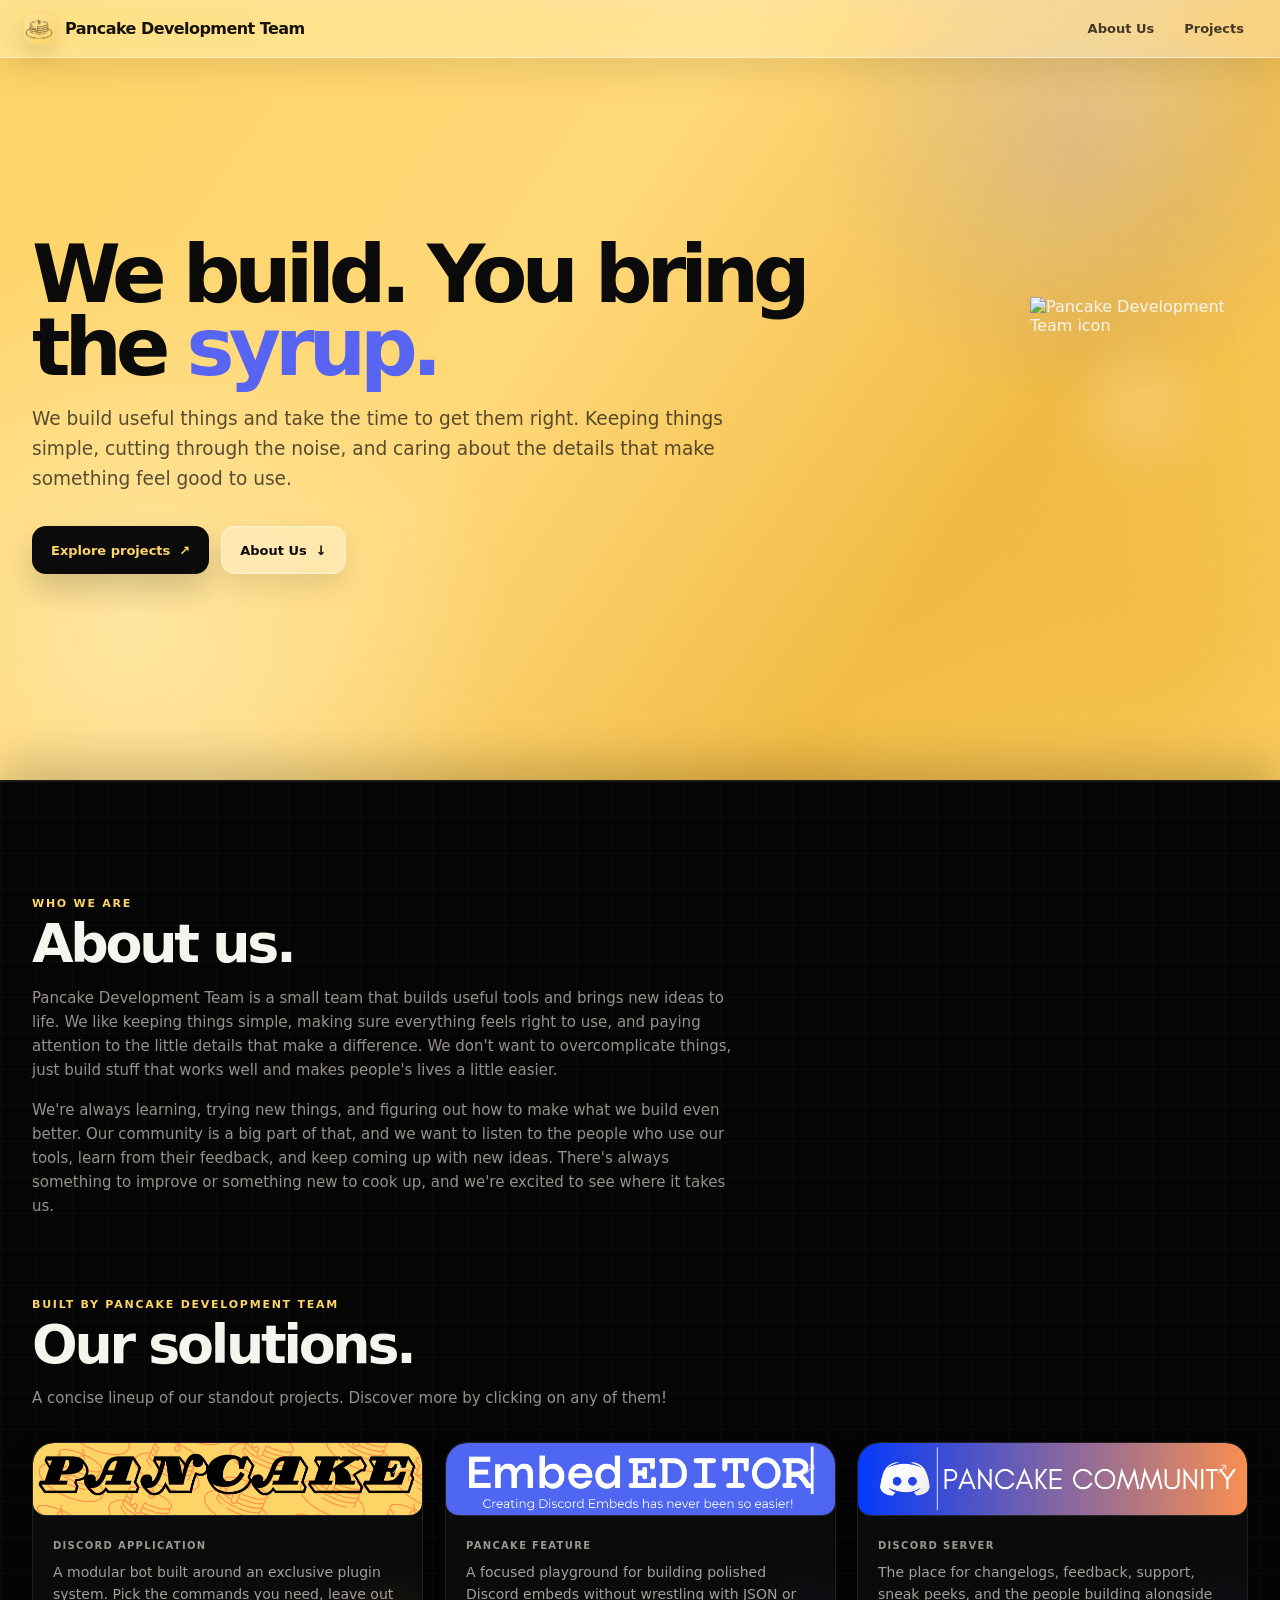
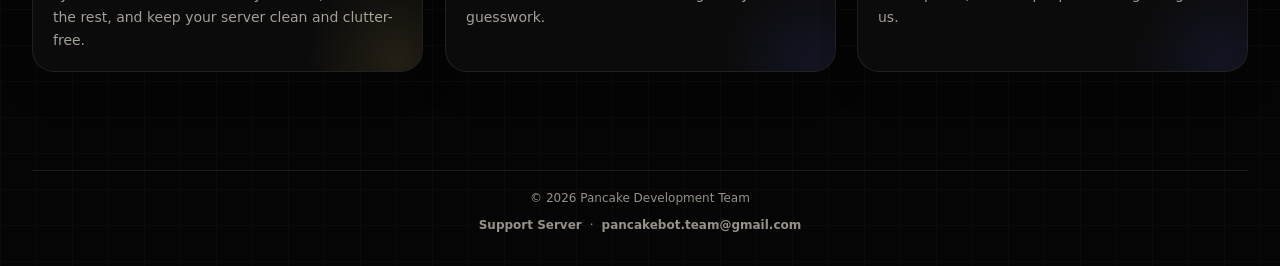
==== commit be5dce1a: "pdt-api-1.0.7.8" ====
--- a/index.html
+++ b/index.html
@@ -3,12 +3,33 @@
 <!doctype html>
 <html lang="en">
 <head>
+  <meta name="google-site-verification" content="NQxxPT3gkmJhzwhj4ITlKusckdbzragSRWKZNwXdpUg" />
   <meta charset="utf-8" />
   <meta name="viewport" content="width=device-width, initial-scale=1" />
   <meta name="theme-color" content="#ffd466" />
-  <link rel="icon" type="image/png" href="assets/favicon.png" />
-  <link rel="alternate icon" href="assets/favicon.png" />
+  <link rel="icon" type="image/png" href="assets/favicon.svg" />
   <title>Pancake Development Team</title>
+
+  <meta name="description" content="Welcome to the Pancake Development Team homepage. Here you can find information about us and the projects we develop." />
+
+  <!-- social banner -->
+
+  <meta property="og:type" content="website">
+  <meta property="og:title" content="Pancake Development Team">
+  <meta property="og:site_name" content="Pancake Development Team">
+  <meta property="og:description" content="Welcome to the Pancake Development Team homepage. Here you can find information about us and the projects we develop.">
+  <meta property="og:url" content="https://suitedxd.github.io/pancake-development-team">
+  <meta property="og:image" content="https://suitedxd.github.io/pancake-development-team/assets/pancake_team_social_01.png">
+  <meta property="og:image:width" content="1200">
+  <meta property="og:image:height" content="630">
+  <meta property="og:image:alt" content="Pancake Development Team">
+
+  <!-- X / Twitter -->
+  <meta name="twitter:card" content="summary_large_image">
+  <meta name="twitter:title" content="Pancake Development Team">
+  <meta name="twitter:description" content="Welcome to the Pancake Development Team homepage. Here you can find information about us and the projects we develop.">
+  <meta name="twitter:image" content="https://suitedxd.github.io/pancake-development-team/assets/pancake_team_social_01.png">
+
   <link rel="stylesheet" href="css/style.css" />
   <style>
     #about-us.section {
--- a/css/style.css
+++ b/css/style.css
@@ -1,4 +1,4 @@
-/* css/style.css */
+/* css/style.css frontend*/
 
 :root {
   color-scheme: dark;
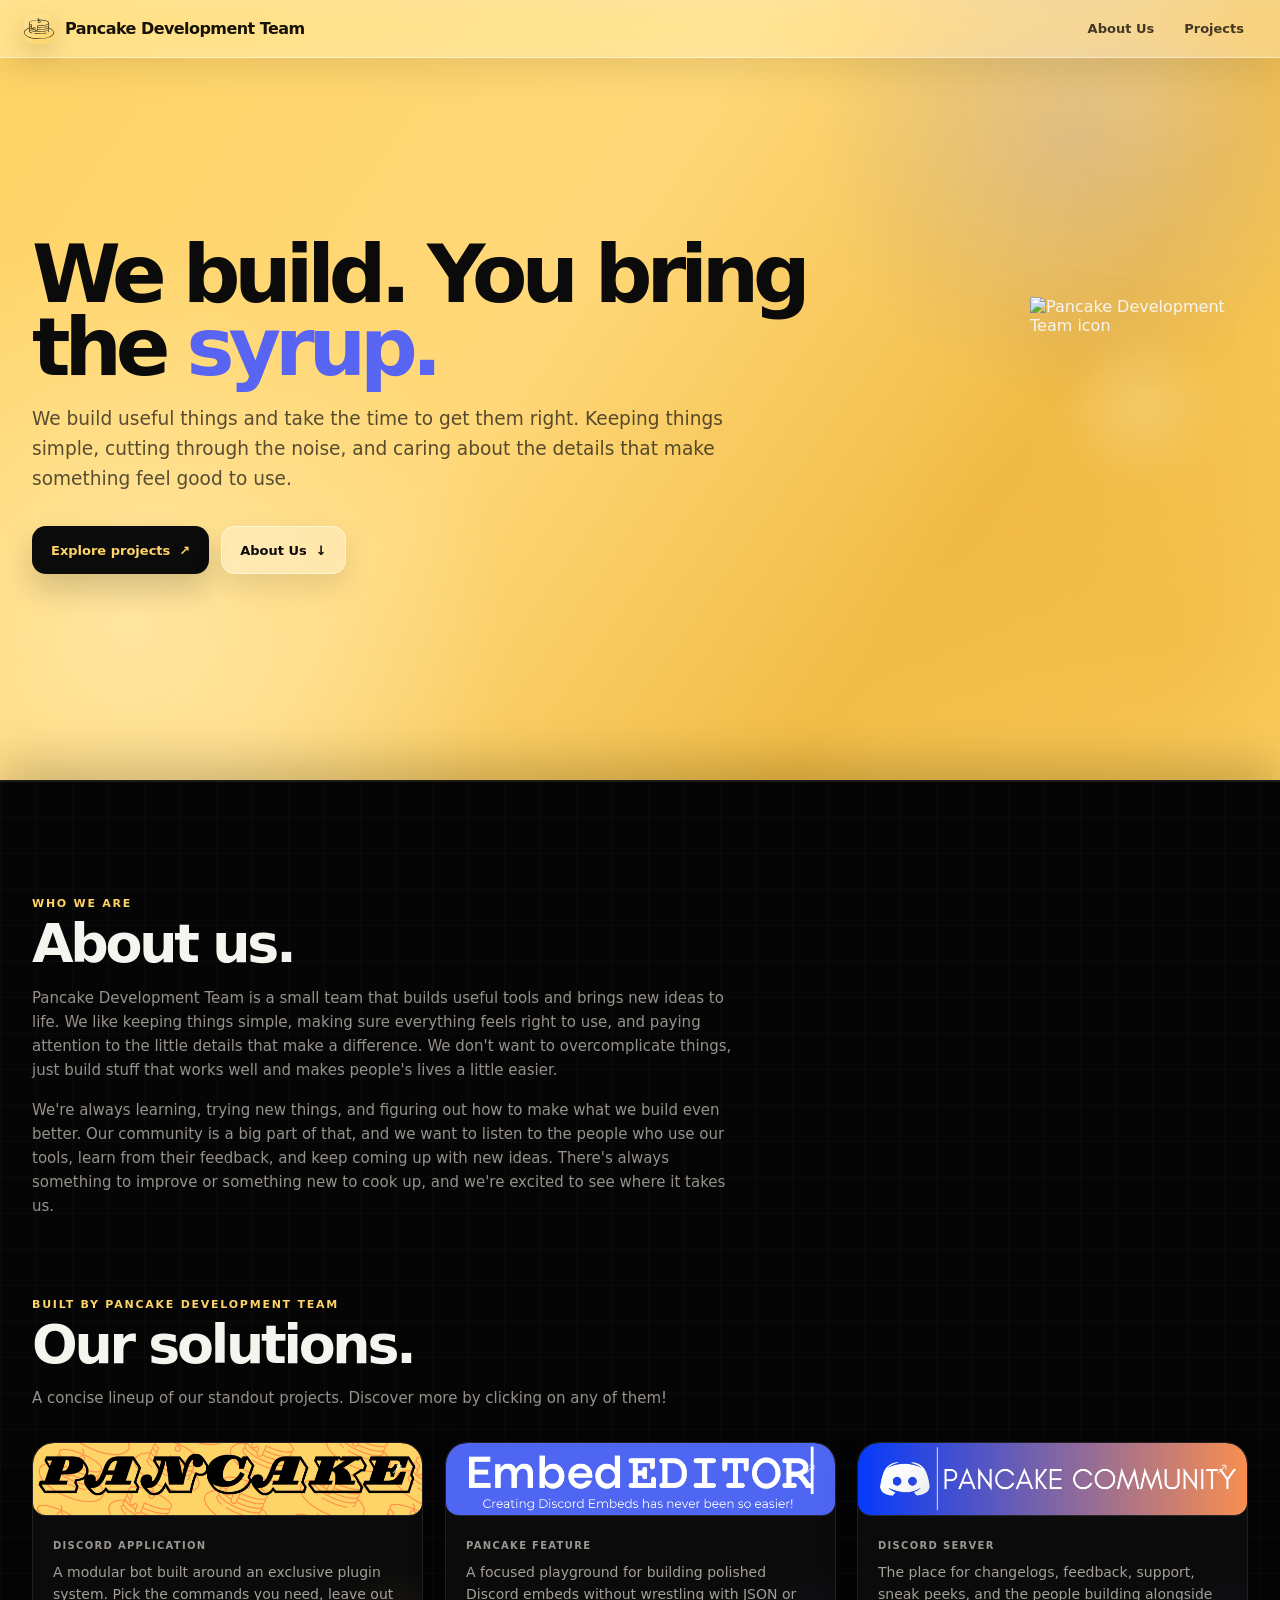
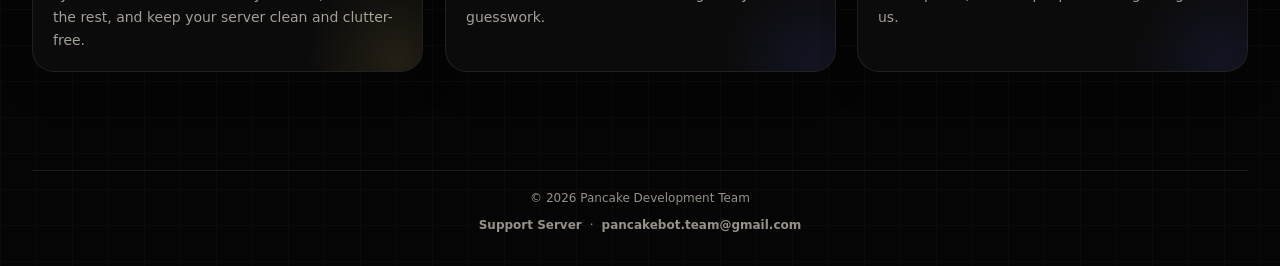
==== commit 172c7d2d: "pdt-1.0.10.23" ====
--- a/index.html
+++ b/index.html
@@ -60,7 +60,7 @@
       <nav class="site-nav" aria-label="Primary navigation">
         <a class="brand" href="#top" aria-label="Pancake Development Team home">
           <span class="brand-mark" aria-hidden="true">
-            <img src="assets/pancake_team_icon_01.png" alt="" />
+            <img src="assets/pancake_development_team_logo_alt_01.svg" alt="" />
           </span>
           <span class="brand-name">Pancake Development Team</span>
         </a>
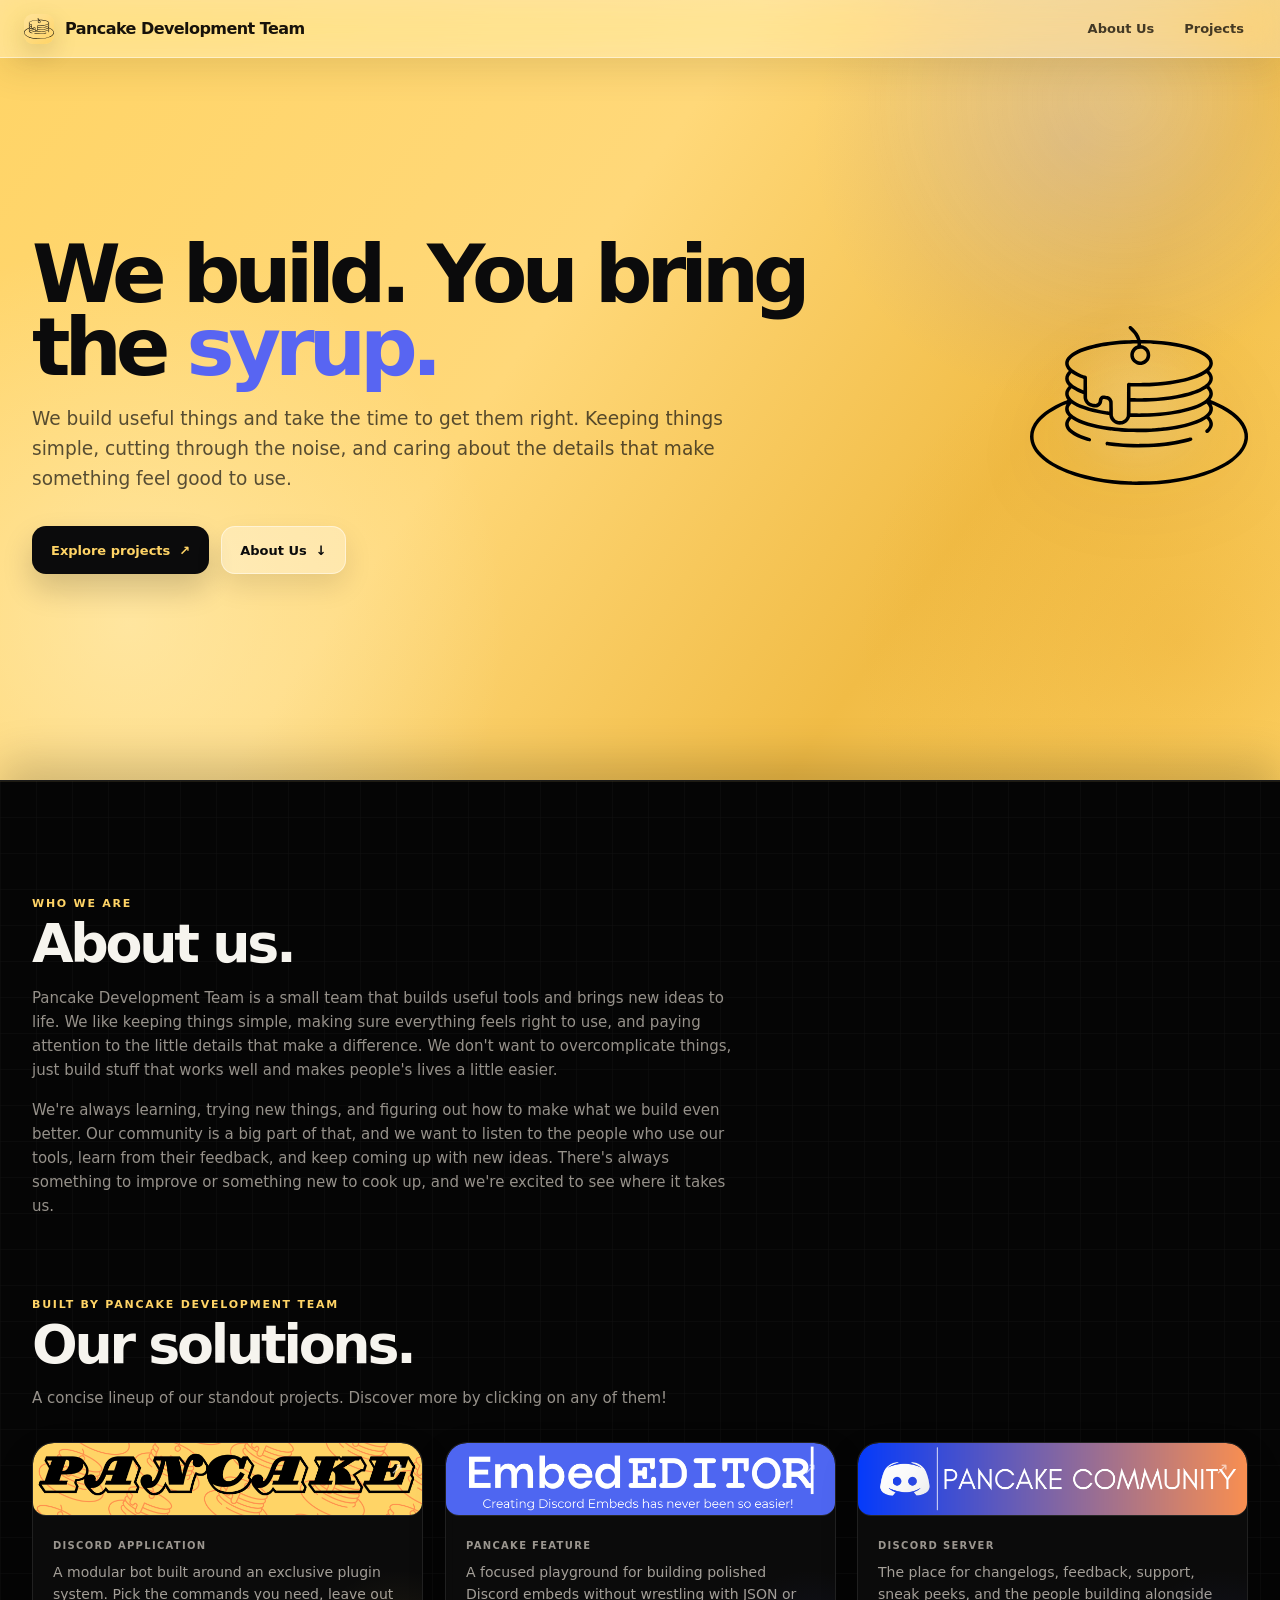
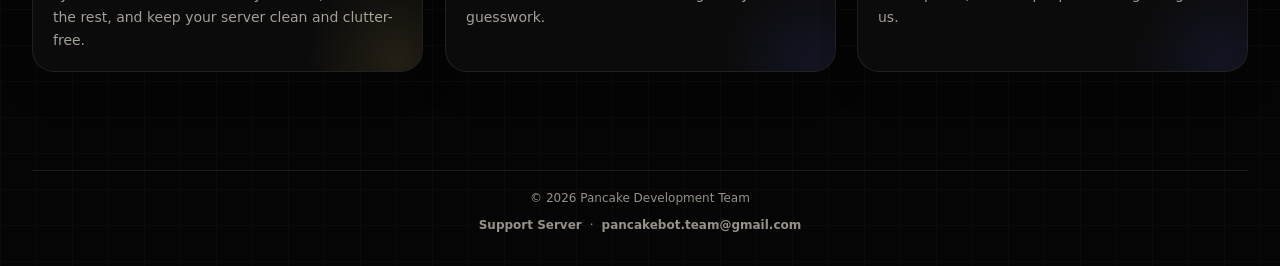
==== commit cf582fd9: "pdt-1.0.10.23" ====
--- a/index.html
+++ b/index.html
@@ -94,7 +94,7 @@
             </div>
           </div>
           <div class="hero-icon" aria-label="Pancake Development Team icon">
-            <img src="assets/pancake_team_hero_icon_01.png" alt="Pancake Development Team icon" />
+            <img src="assets/pancake_development_team_logo_alt_01.svg" alt="Pancake Development Team icon" />
           </div>
         </div>
       </section>
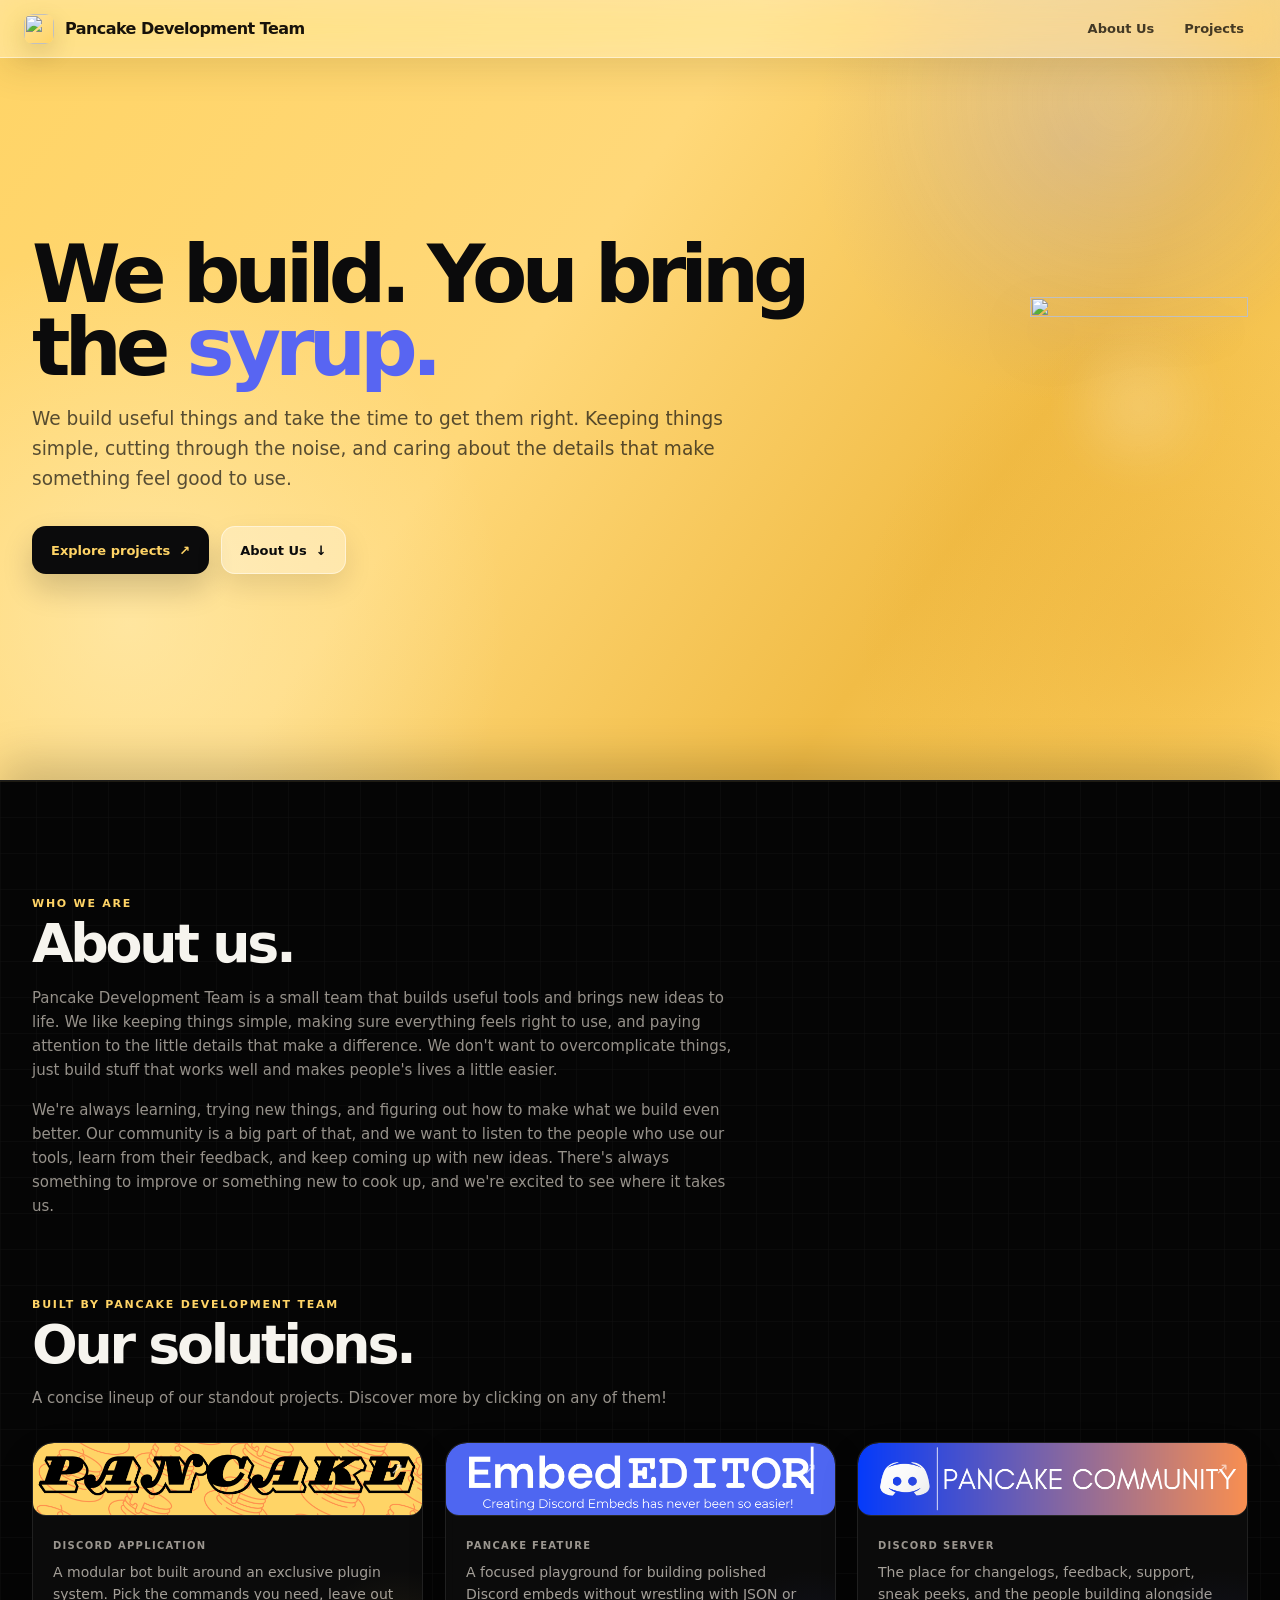
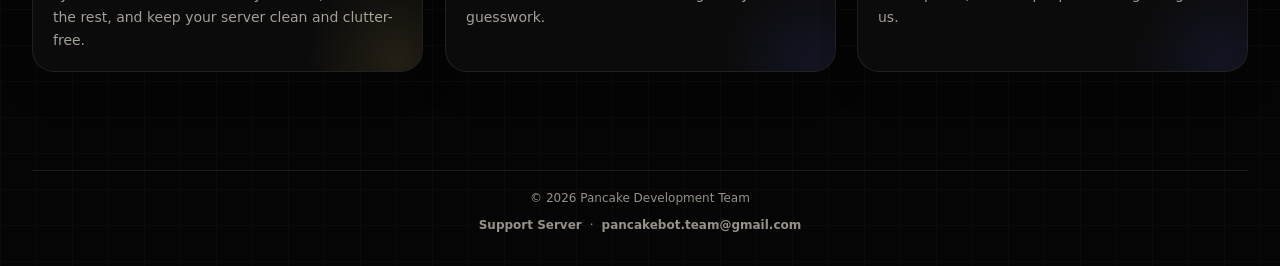
==== commit 5b8ff711: "pdt-1.0.10.24" ====
--- a/index.html
+++ b/index.html
@@ -19,7 +19,7 @@
   <meta property="og:site_name" content="Pancake Development Team">
   <meta property="og:description" content="Welcome to the Pancake Development Team homepage. Here you can find information about us and the projects we develop.">
   <meta property="og:url" content="https://suitedxd.github.io/pancake-development-team">
-  <meta property="og:image" content="https://suitedxd.github.io/pancake-development-team/assets/pancake_team_social_01.png">
+  <meta property="og:image" content="https://suitedxd.github.io/pancake-development-team/assets/brand/banners/Pancake Development Team/pancake_development_team_banner_social.png">
   <meta property="og:image:width" content="1200">
   <meta property="og:image:height" content="630">
   <meta property="og:image:alt" content="Pancake Development Team">
@@ -28,7 +28,7 @@
   <meta name="twitter:card" content="summary_large_image">
   <meta name="twitter:title" content="Pancake Development Team">
   <meta name="twitter:description" content="Welcome to the Pancake Development Team homepage. Here you can find information about us and the projects we develop.">
-  <meta name="twitter:image" content="https://suitedxd.github.io/pancake-development-team/assets/pancake_team_social_01.png">
+  <meta name="twitter:image" content="https://suitedxd.github.io/pancake-development-team/assets/brand/banners/Pancake Development Team/pancake_development_team_banner_social.png">
 
   <link rel="stylesheet" href="css/style.css" />
   <style>
@@ -60,7 +60,7 @@
       <nav class="site-nav" aria-label="Primary navigation">
         <a class="brand" href="#top" aria-label="Pancake Development Team home">
           <span class="brand-mark" aria-hidden="true">
-            <img src="assets/pancake_development_team_logo_alt_01.svg" alt="" />
+            <img src="pancake-development-team/assets/brand/logos/Pancake Development Team/svg/pancake_development_team_logo_alt_01.svg" alt="" />
           </span>
           <span class="brand-name">Pancake Development Team</span>
         </a>
@@ -92,9 +92,9 @@
                 About Us <span aria-hidden="true">↓</span>
               </a>
             </div>
-          </div>
-          <div class="hero-icon" aria-label="Pancake Development Team icon">
-            <img src="assets/pancake_development_team_logo_alt_01.svg" alt="Pancake Development Team icon" />
+          </div> 
+          <div class="hero-icon" aria-label="Pancake Development Team logo">
+            <img src="pancake-development-team/assets/brand/logos/Pancake Development Team/svg/pancake_development_team_logo_alt_01.svg" alt="" />
           </div>
         </div>
       </section>
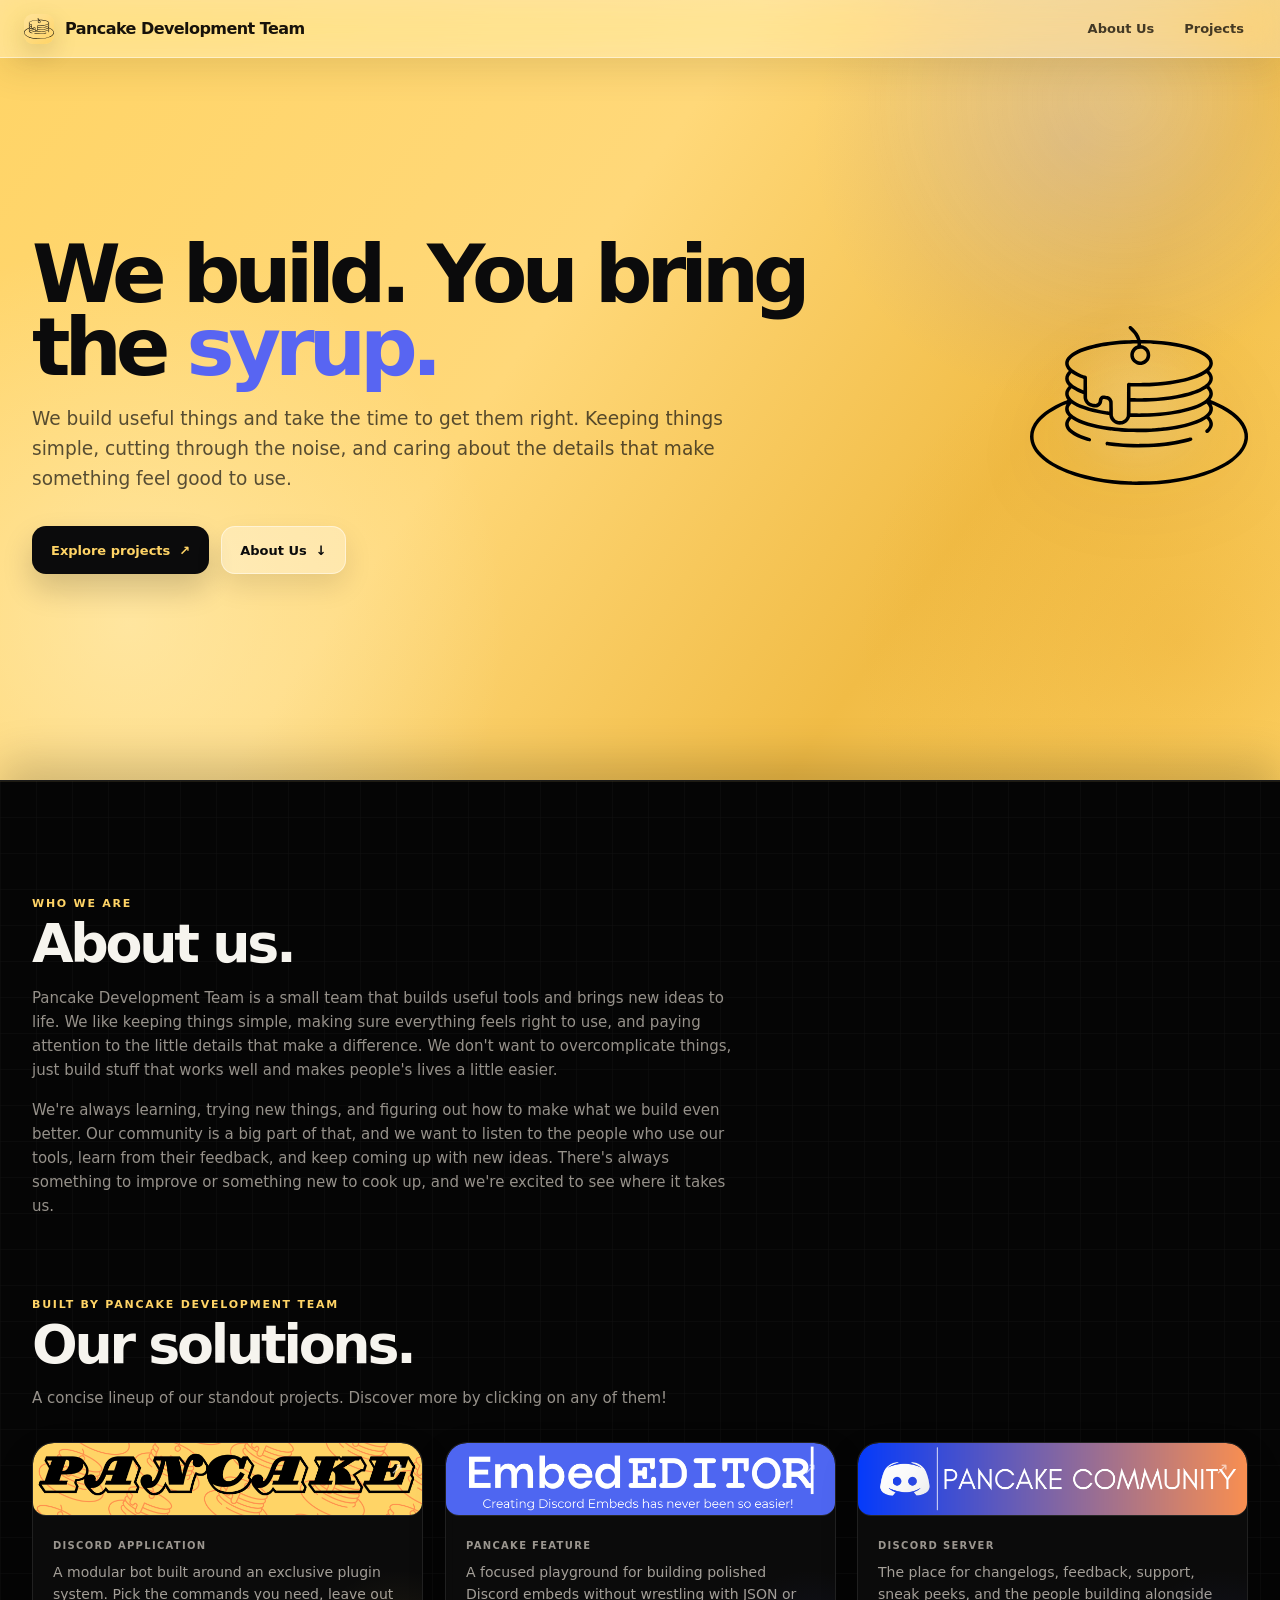
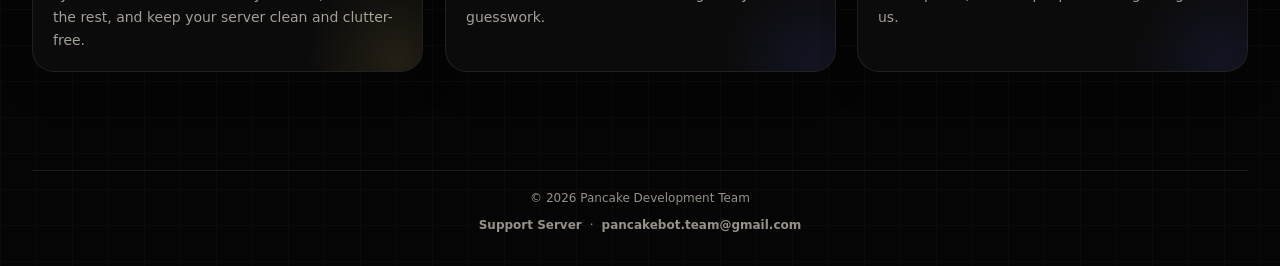
==== commit 61f93b82: "pdt-1.0.10.25" ====
--- a/index.html
+++ b/index.html
@@ -19,7 +19,7 @@
   <meta property="og:site_name" content="Pancake Development Team">
   <meta property="og:description" content="Welcome to the Pancake Development Team homepage. Here you can find information about us and the projects we develop.">
   <meta property="og:url" content="https://suitedxd.github.io/pancake-development-team">
-  <meta property="og:image" content="https://suitedxd.github.io/pancake-development-team/assets/brand/banners/Pancake Development Team/pancake_development_team_banner_social.png">
+  <meta property="og:image" content="https://suitedxd.github.io/pancake-development-team/assets/brand/banners/Pancake%20Development%20Team/pancake_development_team_banner_social.png">
   <meta property="og:image:width" content="1200">
   <meta property="og:image:height" content="630">
   <meta property="og:image:alt" content="Pancake Development Team">
@@ -28,7 +28,7 @@
   <meta name="twitter:card" content="summary_large_image">
   <meta name="twitter:title" content="Pancake Development Team">
   <meta name="twitter:description" content="Welcome to the Pancake Development Team homepage. Here you can find information about us and the projects we develop.">
-  <meta name="twitter:image" content="https://suitedxd.github.io/pancake-development-team/assets/brand/banners/Pancake Development Team/pancake_development_team_banner_social.png">
+  <meta name="twitter:image" content="https://suitedxd.github.io/pancake-development-team/assets/brand/banners/Pancake%20Development%20Team/pancake_development_team_banner_social.png">
 
   <link rel="stylesheet" href="css/style.css" />
   <style>
@@ -60,7 +60,7 @@
       <nav class="site-nav" aria-label="Primary navigation">
         <a class="brand" href="#top" aria-label="Pancake Development Team home">
           <span class="brand-mark" aria-hidden="true">
-            <img src="pancake-development-team/assets/brand/logos/Pancake Development Team/svg/pancake_development_team_logo_alt_01.svg" alt="" />
+            <img src="https://suitedxd.github.io/pancake-development-team/assets/brand/logos/Pancake%20Development%20Team/svg/pancake_development_team_logo_alt_01.svg" alt="" />
           </span>
           <span class="brand-name">Pancake Development Team</span>
         </a>
@@ -94,7 +94,7 @@
             </div>
           </div> 
           <div class="hero-icon" aria-label="Pancake Development Team logo">
-            <img src="pancake-development-team/assets/brand/logos/Pancake Development Team/svg/pancake_development_team_logo_alt_01.svg" alt="" />
+            <img src="https://suitedxd.github.io/pancake-development-team/assets/brand/logos/Pancake%20Development%20Team/svg/pancake_development_team_logo_alt_01.svg" alt="" />
           </div>
         </div>
       </section>
